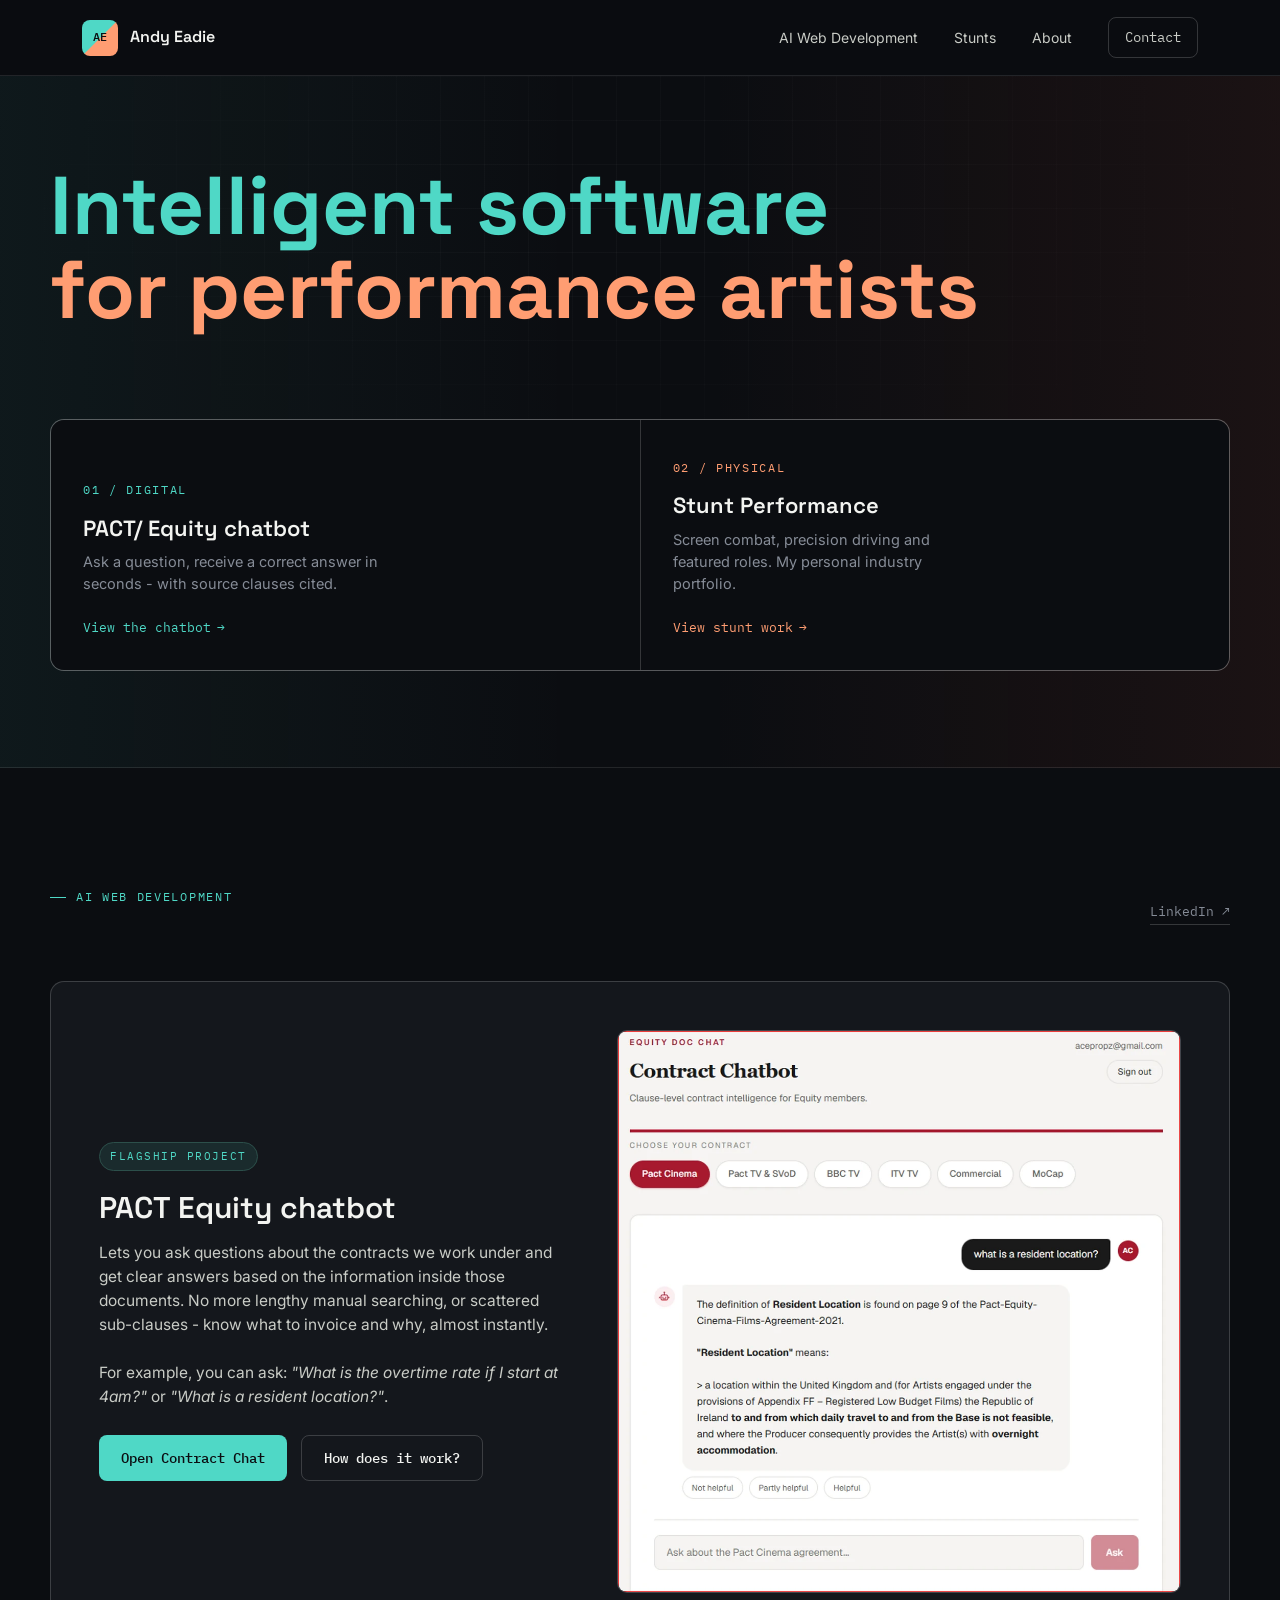
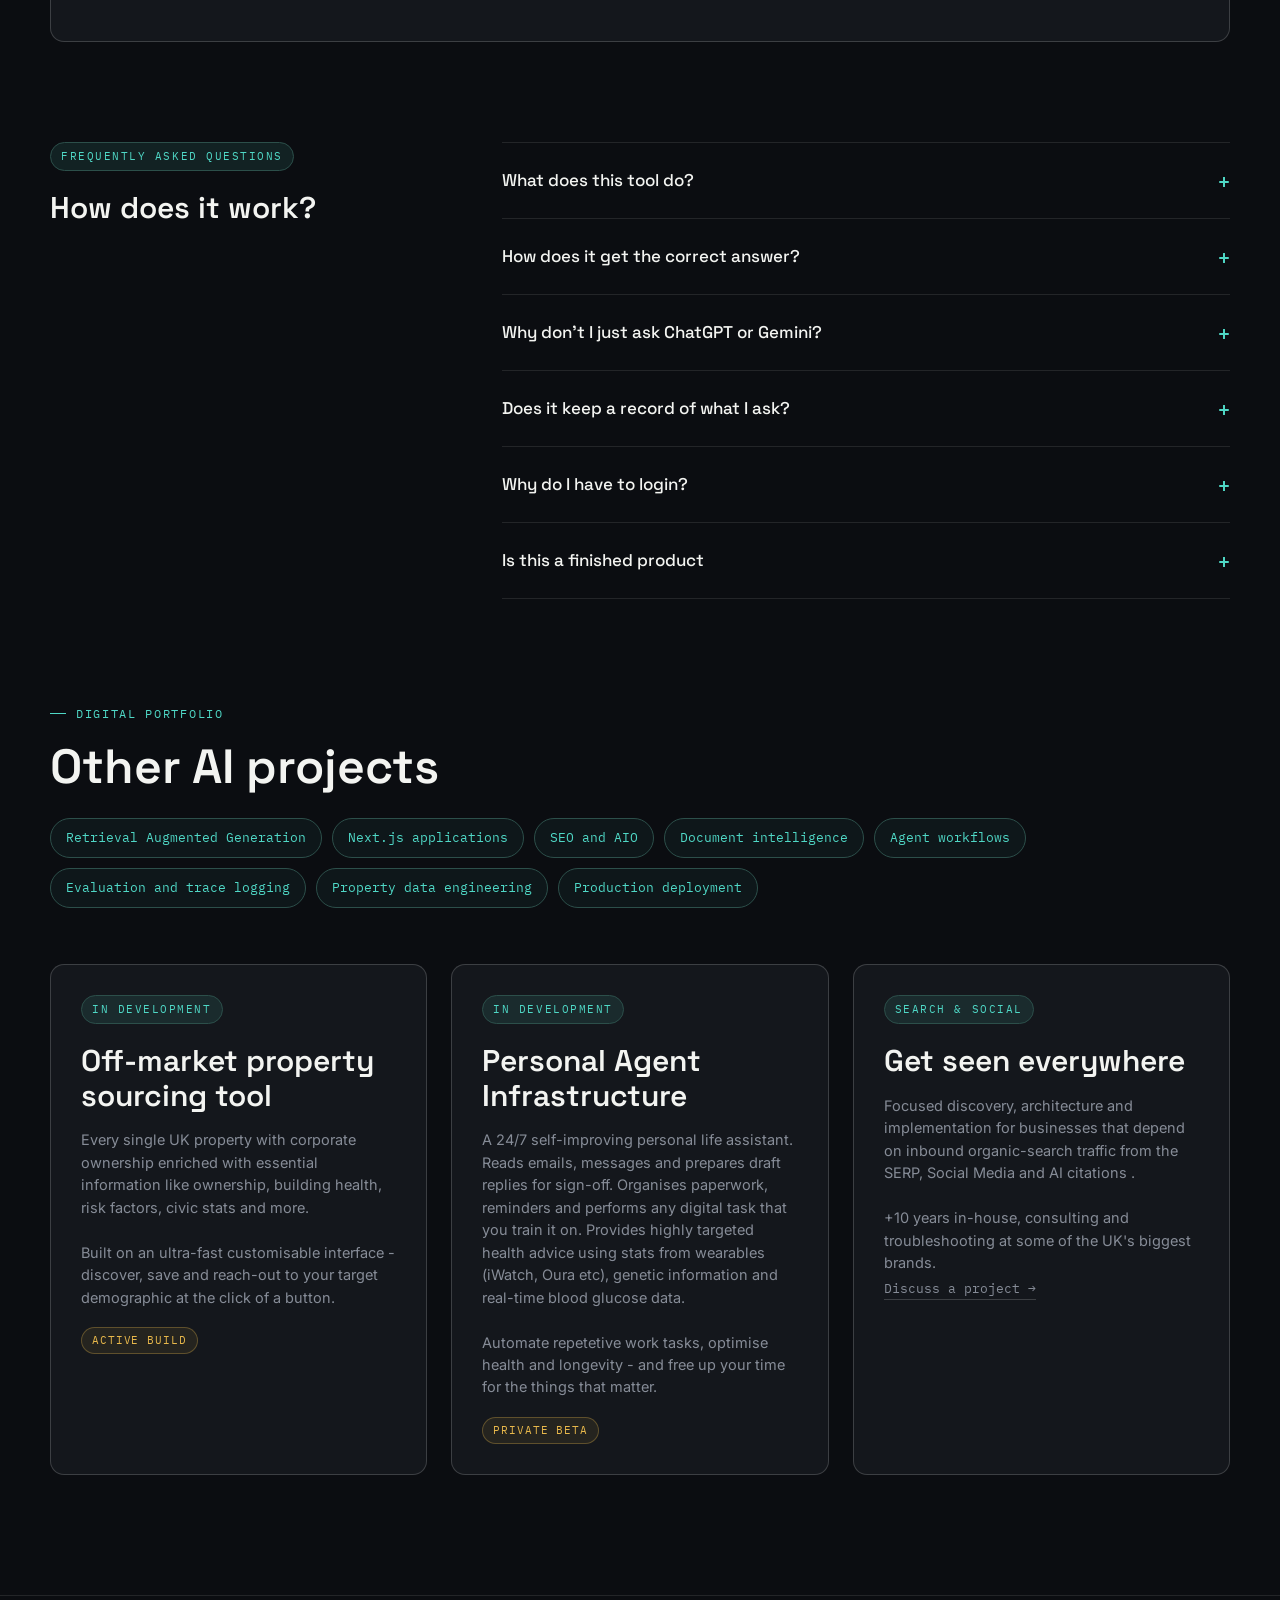
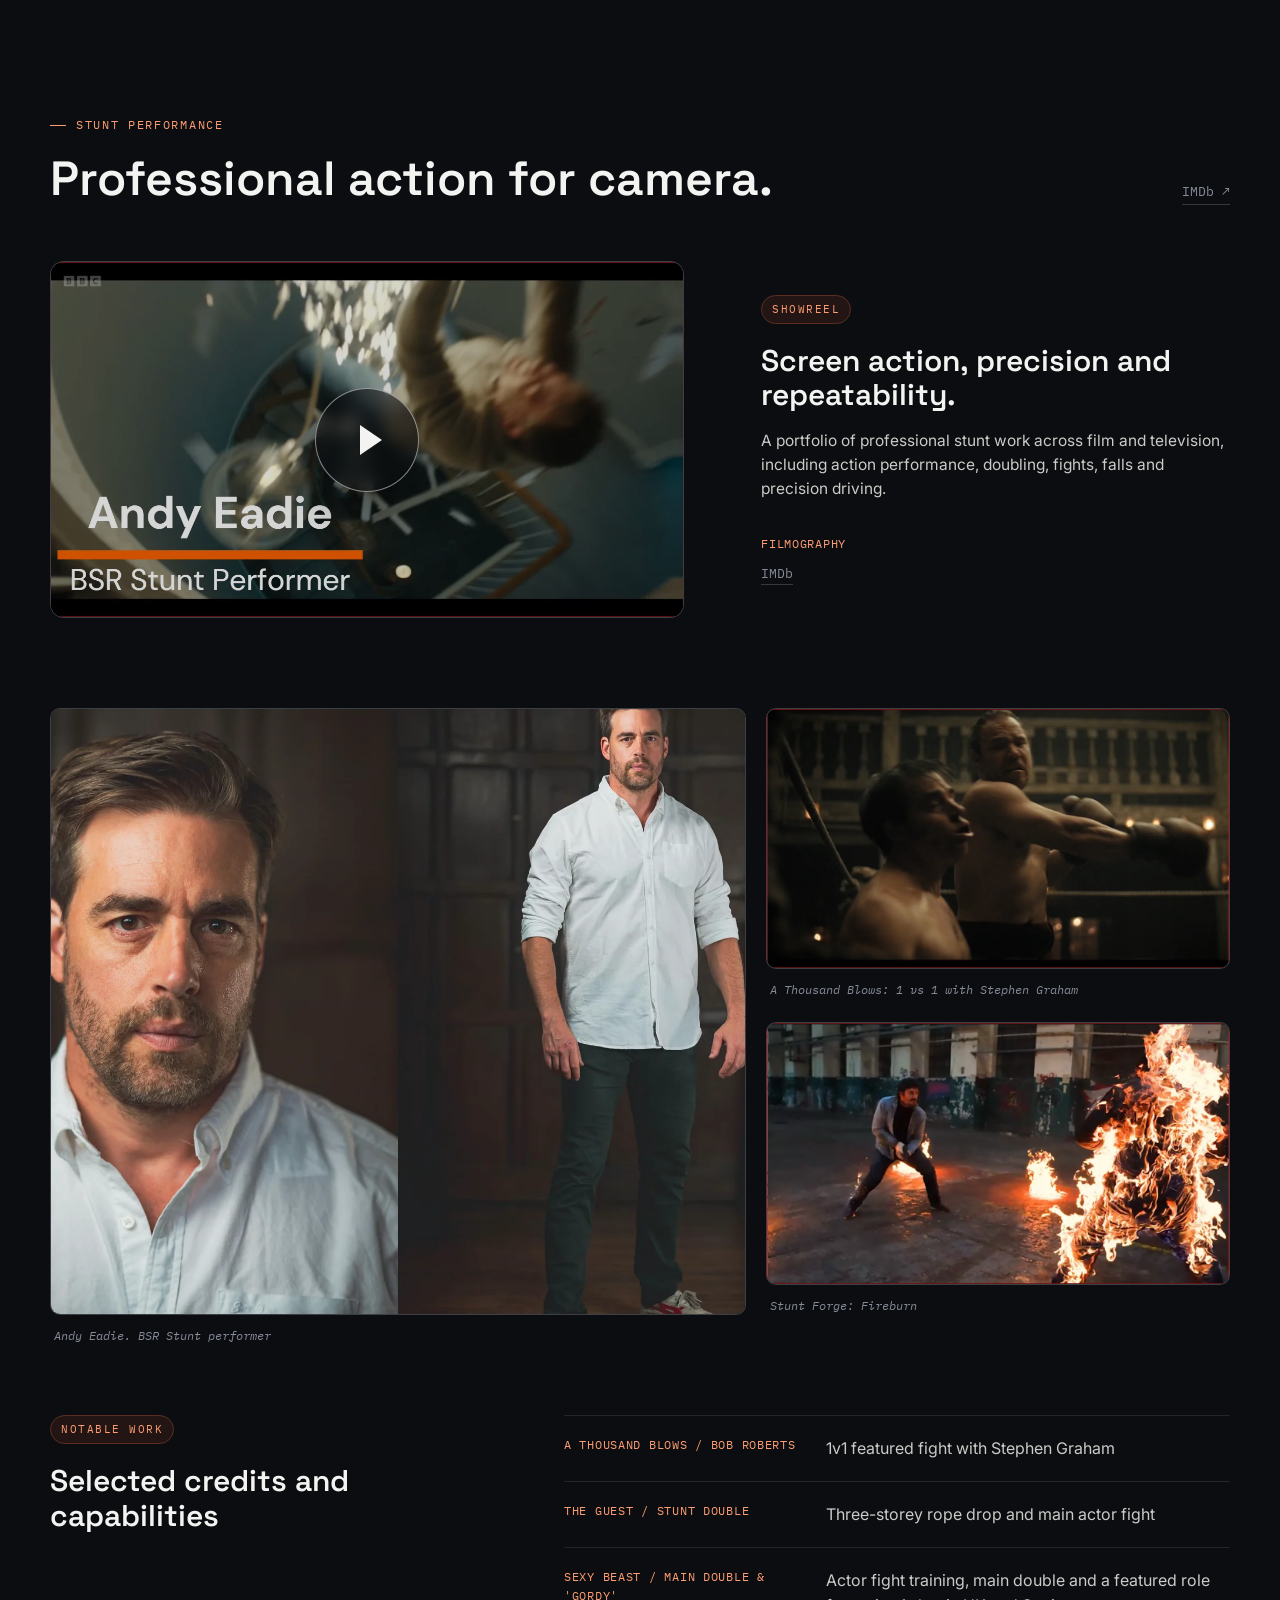
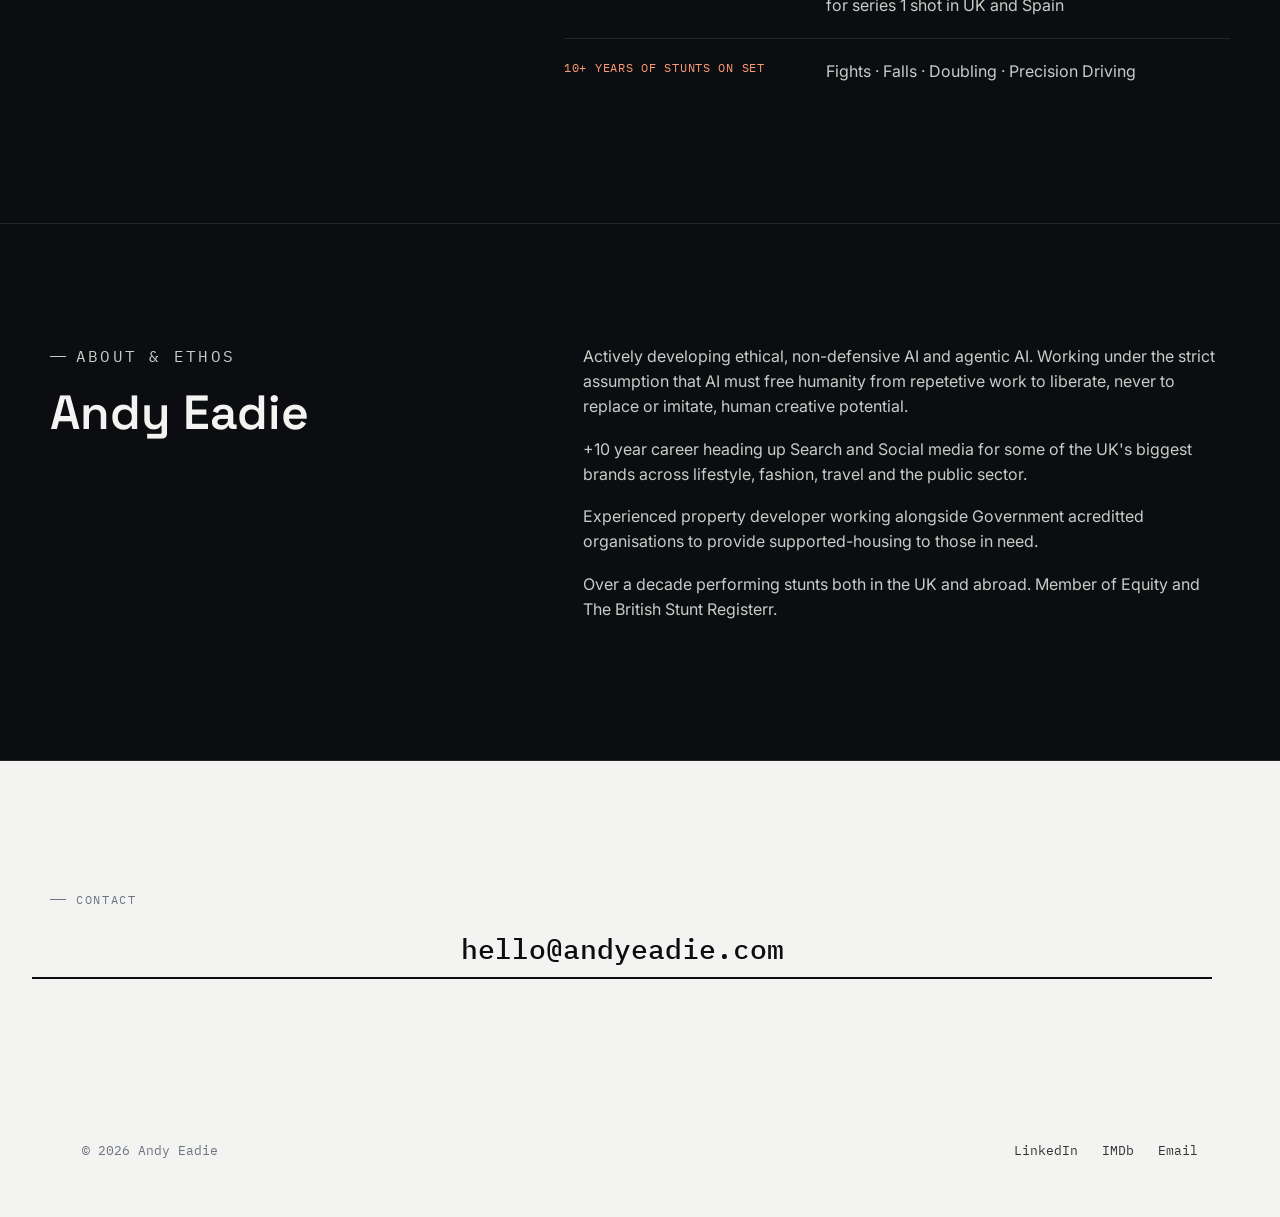
==== htdocs/index.html @ fee67e10 "Move website files into htdocs" ====
<!doctype html>
<html lang="en">
<head>
  <meta charset="utf-8" />
  <meta name="viewport" content="width=device-width, initial-scale=1" />
  <meta name="description" content="AI web development and professional stunt performance portfolio." />
  <meta name="theme-color" content="#090b10" />
  <title>Andy Eadie — AI Web Developer & Stunt Performer</title>
  <link rel="preconnect" href="https://fonts.googleapis.com">
  <link rel="preconnect" href="https://fonts.gstatic.com" crossorigin>
  <link href="https://fonts.googleapis.com/css2?family=Space+Grotesk:wght@400;500;600;700&family=Inter:wght@400;500;600&family=IBM+Plex+Mono:wght@400;500&display=swap" rel="stylesheet">
  <link rel="stylesheet" href="styles.css" />
  <script defer src="script.js"></script>
</head>
<body>
  <a class="skip-link" href="#main">Skip to content</a>

  <header class="site-header">
    <a class="brand" href="#top" aria-label="Home">
      <span class="brand-mark">AE</span>
      <span class="brand-name">Andy Eadie</span>
    </a>

    <button class="menu-button" type="button" aria-expanded="false" aria-controls="primary-nav">
      <span></span><span></span><span></span>
      <span class="sr-only">Open navigation</span>
    </button>

    <nav id="primary-nav" class="primary-nav" aria-label="Primary navigation">
      <a href="#ai">AI Web Development</a>
      <a href="#stunts">Stunts</a>
      <a href="#about">About</a>
      <a class="nav-cta" href="mailto:hello@andyeadie.com">Contact</a>
    </nav>
  </header>

  <main id="main">
    <section id="top" class="hero">
      <div class="hero-intro">
        
        <h1><span class="hero-line-ai">Intelligent software</span><span class="hero-line-stunts"> for performance artists</span></h1>
       
      </div>

      <div class="hero-split" aria-label="Choose a portfolio">
        <a class="hero-panel hero-panel-ai" href="#ai">
          <span class="panel-kicker">01 / DIGITAL</span>
          <span class="panel-title">PACT/ Equity chatbot</span>
          <span class="panel-copy">Ask a question, receive a correct answer in seconds - with source clauses cited.</span>
          <span class="panel-link">View the chatbot <span aria-hidden="true">→</span></span>
        </a>

        <a class="hero-panel hero-panel-stunts" href="#stunts">
          <span class="panel-kicker">02 / PHYSICAL</span>
          <span class="panel-title">Stunt Performance</span>
          <span class="panel-copy">Screen combat, precision driving and featured roles. My personal industry portfolio.</span>
          <span class="panel-link">View stunt work <span aria-hidden="true">→</span></span>
        </a>
      </div>
    </section>

    <section id="ai" class="section section-ai">
      <div class="section-heading">
        <div>
          <p class="eyebrow">AI WEB DEVELOPMENT</p>
                </div>
        <a class="text-link" href="https://www.linkedin.com/in/andy-eadie-464a1417/details/experience/" aria-label="Open LinkedIn profile">LinkedIn ↗</a>
      </div>

      <article class="feature-card">
        <div id=chatbot class="feature-copy">
          <p class="card-label">FLAGSHIP PROJECT</p>
          <h3>PACT Equity chatbot</h3>
          <p>
            Lets you ask questions about the contracts we work under and get clear answers based on the information inside those documents. No more lengthy manual searching, 
              or scattered sub-clauses - know what to invoice and why, almost instantly.
              <br/><br/> 
              For example, you can ask: <i>"What is the overtime rate if I start at 4am?"</i> or <i>"What is a resident location?"</i >.
          </p>
          <div class="button-row">
            <a class="button button-primary" href="https://contract-chatbot-eight.vercel.app/" target="_blank" rel="noopener">Open Contract Chat</a>
            <a class="button button-secondary" href="#faq">How does it work?</a>
          </div>
        </div>

        <div class="app-preview">
          <img src="assets/contract-chatbot-screenshot.webp" alt="Contract Chatbot interface showing an Equity contract question and sourced answer" />
        </div>
      </article>

         <div id="faq" class="faq">
        <div class="faq-intro">
          <p class="card-label">Frequently Asked Questions</p>
          <h3>How does it work?</h3>
        </div>
        <div class="faq-list">
           <details>
            <summary>What does this tool do?</summary>
            <p>Drawing <i>only</i> from the documents we upload, the app answers relevant questions in seconds. It furthermore preserves a detailed trail of what was asked and what the 
            system returned - in addition to user ratings, cost, performance and other auditable data.
              </p>  
            </details>
            <details>
            <summary>How does it get the correct answer?</summary>
            <p>A specialist type of search reasons over the document as a human would
                - navigating hierarchy, pulling exact traceable references, and using those references while generating the answer.</p>
          </details>
          <details>
            <summary>Why don't I just ask ChatGPT or Gemini?</summary>
            <p>
              ChatGPT, Gemini, Grok etc use vast amounts of publicly available data to predict the closest answer to a question, often approximating or 'hallucinating' wrong answers in the process - unnaceptable.
              <br/><br/> This tool does not invent, it pulls only from the documents we upload for it. If the answer is not covered by them, it will say so.</p>
          </details>
       
            <details>
            <summary>Does it keep a record of what I ask?</summary>
            <p>Yes. The system keeps a record of user questions and ratings, app behaviour and responses in a secure database. 
              This can be used to help with quality control, cost auditing and automated self-improvement cycles.<br/><br/>However! Emails are anonymised so your questions are not linked to your identity.</p>
        </details>
           <details>
            <summary>Why do I have to login?</summary>
            <p>To protect the app from abuse, and record questions and answers (not linked to your email) for ongoing improvement cycles.</p>
        </details>
             <details>
            <summary>Is this a finished product</summary>
            <p>No. The app is a working prototype. Fully functional front and secure back end, but with only one operational contract - <strong>PACT TV/ SVOD</strong>. I'm seeking funding to upload the other contracts, extend functionality, improve visual styling, automated reports etc.</p>
        </details>
      </div>
      </div>
      <br/><br/>

      <div class="wins-block">
        <div class="section-heading wins-heading">
          <div>
            <p class="eyebrow">digital portfolio</p>  
            <h2>Other AI projects</h2>
          </div>
        </div>
        <div class="pill-grid">
          <span>Retrieval Augmented Generation</span>
          <span>Next.js applications</span>
          <span>SEO and AIO</span>
          <span>Document intelligence</span>
          <span>Agent workflows</span>
          <span>Evaluation and trace logging</span>
          <span>Property data engineering</span>
          <span>Production deployment</span>
        </div>
      </div>

      <div id="ai-examples" class="project-grid">
        <article class="project-card">
          <p class="card-label">IN DEVELOPMENT</p>
          <h3>Off-market property sourcing tool</h3>
          <p>Every single UK property with corporate ownership enriched with essential information like ownership, building health, risk factors, 
            civic stats and more. <br /><br />Built on an ultra-fast customisable interface - discover, save and reach-out to your target demographic at the click of a button.</p>
          <span class="status">Active build</span>
        </article>

        <article class="project-card">
          <p class="card-label">IN DEVELOPMENT</p>
          <h3>Personal Agent Infrastructure</h3>
          <p>A 24/7 self-improving personal life assistant. Reads emails, messages and prepares draft replies for sign-off. Organises paperwork, reminders and performs any digital task that you train it on.
            Provides highly targeted health advice using stats from wearables (iWatch, Oura etc), genetic information and real-time blood glucose data.
            <br /><br />Automate repetetive work tasks, optimise health and longevity - and free up your time for the things that matter.</p>
          <span class="status">Private beta</span>
        </article>

        <article class="project-card">
          <p class="card-label">Search & Social</p>
          <h3>Get seen everywhere</h3>
          <p>Focused discovery, architecture and implementation for businesses that depend on inbound organic-search traffic from the SERP, Social Media and AI citations
            .<br /><br />+10 years in-house, consulting and troubleshooting at some of the UK's biggest brands.</p>
          <a class="text-link" href="mailto:hello@andyeadie.com">Discuss a project →</a>
        </article>
      </div>

   
    </section>

    <section id="stunts" class="section section-stunts">
      <div class="section-heading section-heading-light">
        <div>
          <p class="eyebrow">STUNT PERFORMANCE</p>
          <h2>Professional action for camera.</h2>
        </div>
        <a class="text-link light" href="https://www.imdb.com/name/nm5474760/" aria-label="Open IMDb profile">IMDb ↗</a>
      </div>

      <div class="showreel-grid">
        <div class="video-shell">
          <video controls preload="metadata" playsinline poster="assets/showreel-overlay.webp">
            <source src="assets/andy_eadie_showreel-web.mp4" type="video/mp4" />
            Your browser does not support HTML5 video.
          </video>
          <button class="video-overlay" type="button" aria-label="Play Andy Eadie stunt showreel">
            <img src="assets/showreel-overlay.webp" alt="" aria-hidden="true" />
            <span class="play-button" aria-hidden="true"></span>
          </button>
        </div>

        <div class="showreel-copy">
          <p class="card-label light-label">SHOWREEL</p>
          <h3>Screen action, precision and repeatability.</h3>
          <p>
            A portfolio of professional stunt work across film and television, including action performance, doubling, fights, falls and precision driving.
          </p>
          <div class="stunt-stats">
            <div><strong>Filmography</strong><span><a class="text-link light" target="blank" href="https://www.imdb.com/name/nm5474760/">IMDb</a></span></div>
          </div>
        </div>
      </div>

      <div class="gallery">
        <figure class="gallery-card gallery-card-large">
          <div class="gallery-media">
            <img src="assets/production-still-01.webp" alt="Andy Eadie headshot and full length professional stills" />
          </div>
          <figcaption>Andy Eadie. BSR Stunt performer</figcaption>
        </figure>
        <figure class="gallery-card">
          <div class="gallery-media">
            <img src="assets/production-still-02.webp" alt="Andy Eadie production still from 1000 Blows" loading="lazy" />
          </div>
          <figcaption>A Thousand Blows: 1 vs 1 with Stephen Graham</figcaption>
        </figure>
        <figure class="gallery-card">
          <div class="gallery-media">
            <img src="assets/production-still-03.webp" alt="Andy Eadie fire stunt production still" loading="lazy" />
          </div>
          <figcaption>Stunt Forge: Fireburn</figcaption>
        </figure>
      </div>

      <div class="notable-work">
        <div>
          <p class="card-label light-label">NOTABLE WORK</p>
          <h3>Selected credits and capabilities</h3>
        </div>
        <div class="credit-list">
          <div><span>A Thousand Blows / Bob Roberts</span><strong>1v1 featured fight with Stephen Graham</strong></div>
          <div><span>The Guest / Stunt double</span><strong>Three-storey rope drop and main actor fight</strong></div>
          <div><span>Sexy Beast / Main double & 'Gordy'</span><strong>Actor fight training, main double and a featured role for series 1 shot in UK and Spain</strong></div>
          <div><span>10+ years of stunts on set</span><strong>Fights · Falls · Doubling · Precision Driving</strong></div>
        </div>
      </div>
    </section>

    <section id="about" class="section section-about">
      <div class="about-grid">
        <div>
          <p class="eyebrow">ABOUT & ETHOS</p>
          <h2>Andy Eadie</h2>
        </div>
        <div>
          <p>
            Actively developing ethical, non-defensive AI and agentic AI. Working under the strict 
            assumption that AI must free humanity from repetetive work to liberate, never to replace or imitate, human creative potential.
          </p>
          <p>
            +10 year career heading up Search and Social media for some of the UK's biggest brands across lifestyle, fashion, travel and the public sector.
          </p>
          <p>
            Experienced property developer working alongside Government acreditted organisations to provide supported-housing to those in need.
          </p>
          </p>
          <p>
           Over a decade performing stunts both in the UK and abroad. Member of Equity and The British Stunt Registerr.
          </p>
        </div>
      </div>
    </section>

    <section class="contact-section">
      <p class="eyebrow">CONTACT</p>
        <a class="button button-primary button-large" href="mailto:hello@andyeadie.com">hello@andyeadie.com</a>
    </section>
  </main>

  <footer class="site-footer">
    <span>© <span id="year"></span> Andy Eadie</span>
    <div>
      <a href="https://www.linkedin.com/in/andy-eadie-464a1417/details/experience/">LinkedIn</a>
      <a href="https://www.imdb.com/name/nm5474760/#credits">IMDb</a>
      <a href="mailto:hello@andyeadie.com">Email</a>
    </div>
  </footer>
</body>
</html>
---- htdocs/styles.css ----
:root {
  --ink: #0b0d11;
  --ink-2: #14171c;
  --ink-3: #1b1f26;
  --paper: #f3f4f1;
  --paper-dim: #c9ccc6;
  --muted: #868c97;
  --ai: #4fd8c6;
  --ai-dim: #2c4f4a;
  --stunt2: #f05a35;
  --stunt: #ff9d72;
  --stunt-dim: #5a2f22;
  --status: #e8b84b;
  --line: rgba(243, 244, 241, 0.10);
  --line-strong: rgba(243, 244, 241, 0.18);
  --dark: var(--ink);
  --max: 1180px;
  --radius: 14px;
  --shadow: none;
}

* { box-sizing: border-box; margin: 0; padding: 0; }
html { scroll-behavior: smooth; }
body {
  color: var(--paper);
  background: var(--ink);
  font-family: "Inter", ui-sans-serif, system-ui, -apple-system, BlinkMacSystemFont, "Segoe UI", sans-serif;
  font-size: 16px;
  line-height: 1.55;
  -webkit-font-smoothing: antialiased;
}
a { color: inherit; text-decoration: none; }
img, video { max-width: 100%; display: block; }
button, input, textarea, select { font: inherit; }
::selection { background: var(--ai); color: var(--ink); }
:focus-visible { outline: 2px solid var(--ai); outline-offset: 3px; }

.sr-only {
  position: absolute;
  width: 1px;
  height: 1px;
  padding: 0;
  margin: -1px;
  overflow: hidden;
  clip: rect(0,0,0,0);
  white-space: nowrap;
  border: 0;
}

.skip-link {
  position: fixed;
  left: -999px;
  top: 0;
  z-index: 100;
  padding: 10px 16px;
  background: var(--ai);
  color: var(--ink);
}
.skip-link:focus { left: 16px; top: 16px; }

h1, h2, h3 {
  font-family: "Space Grotesk", sans-serif;
  letter-spacing: 0;
}
p { margin-top: 0; }

.site-header {
  position: sticky;
  top: 0;
  z-index: 20;
  display: flex;
  align-items: center;
  justify-content: space-between;
  padding: 0 max(24px, calc((100vw - var(--max)) / 2 + 32px));
  min-height: 76px;
  color: var(--paper);
  background: rgba(11, 13, 17, 0.85);
  border-bottom: 1px solid var(--line);
  backdrop-filter: blur(10px);
}
.brand {
  display: flex;
  align-items: center;
  gap: 12px;
  font-family: "Space Grotesk", sans-serif;
  font-size: 16px;
  font-weight: 600;
}
.brand-mark {
  display: grid;
  place-items: center;
  width: 36px;
  height: 36px;
  border-radius: 8px;
  background: linear-gradient(135deg, var(--ai) 0%, var(--ai) 49%, var(--stunt) 51%, var(--stunt) 100%);
  color: var(--ink);
  font-family: "IBM Plex Mono", monospace;
  font-size: 12px;
  font-weight: 500;
  letter-spacing: 0;
  border: 0;
}
.primary-nav {
  display: flex;
  align-items: center;
  gap: 36px;
}
.primary-nav a {
  color: var(--paper-dim);
  font-size: 14px;
  transition: color .15s;
}
.primary-nav a:hover { color: var(--paper); }
.nav-cta {
  color: var(--paper);
  padding: 9px 16px;
  border: 1px solid var(--line-strong);
  border-radius: 8px;
  font-family: "IBM Plex Mono", monospace;
  font-size: 13px;
  transition: border-color .15s, background .15s;
}
.nav-cta:hover {
  border-color: var(--ai);
  background: rgba(79,216,198,0.08);
}
.menu-button {
  display: none;
  color: var(--paper);
  background: none;
  border: 0;
  padding: 8px;
}
.menu-button span:not(.sr-only) {
  display: block;
  width: 26px;
  height: 2px;
  margin: 5px 0;
  background: var(--paper);
}

.hero {
  position: relative;
  overflow: hidden;
  color: var(--paper);
  background:
    linear-gradient(90deg, rgba(79,216,198,0.06) 0%, transparent 45%, transparent 55%, rgba(240,90,53,0.07) 100%),
    var(--ink);
  border-bottom: 1px solid var(--line);
}
.hero::before {
  content: "";
  position: absolute;
  inset: 0;
  background-image:
    linear-gradient(rgba(243,244,241,0.035) 1px, transparent 1px),
    linear-gradient(90deg, rgba(243,244,241,0.035) 1px, transparent 1px);
  background-size: 44px 44px;
  mask-image: radial-gradient(ellipse 80% 60% at 50% 20%, black 0%, transparent 70%);
  pointer-events: none;
}
.hero-intro {
  position: relative;
  z-index: 1;
  width: min(var(--max), calc(100% - 64px));
  margin: 0 auto;
  padding: 88px 0 56px;
}
.eyebrow, .card-label, .panel-kicker {
  font-family: "IBM Plex Mono", monospace;
  font-size: 12px;
  font-weight: 400;
  letter-spacing: .14em;
  text-transform: uppercase;
}
.eyebrow {
  display: flex;
  align-items: center;
  gap: 10px;
  color: var(--muted);
  margin-bottom: 18px;
}
.eyebrow::before {
  content: "";
  width: 16px;
  height: 1px;
  background: currentColor;
}
.section-ai .eyebrow,
.card-label { color: var(--ai); }
.section-heading-light .eyebrow,
.light-label { color: var(--stunt); }

h1 {
  max-width: 980px;
  margin-bottom: 32px;
  font-size: clamp(42px, 6.4vw, 84px);
  font-weight: 700;
  line-height: 1.02;
}
h1 span { display: block; }
.hero-line-ai { color: var(--ai); }
.hero-line-stunts { color: var(--stunt); }
.hero-copy {
  max-width: 560px;
  color: var(--paper-dim);
  font-size: 19px;
  margin-bottom: 56px;
}
.hero-split {
  position: relative;
  z-index: 1;
  display: grid;
  grid-template-columns: 1fr 1fr;
  width: min(var(--max), calc(100% - 64px));
  margin: 0 auto 96px;
  gap: 1px;
  overflow: hidden;
  border: 1px solid var(--line-strong);
  border-radius: var(--radius);
  background: var(--line-strong);
}
.hero-panel {
  display: flex;
  min-height: 250px;
  flex-direction: column;
  justify-content: flex-end;
  padding: 32px;
  background: var(--ink);
  transition: background .2s;
}
.hero-panel::before,
.hero-panel::after { content: none; }
.hero-panel:hover {
  background: var(--ink-2);
  transform: none;
  filter: none;
}
.hero-panel-ai .panel-kicker,
.hero-panel-ai .panel-link { color: var(--ai); }
.hero-panel-stunts .panel-kicker,
.hero-panel-stunts .panel-link { color: var(--stunt); }
.panel-title {
  margin-top: 16px;
  font-family: "Space Grotesk", sans-serif;
  font-size: 22px;
  font-weight: 600;
  line-height: 1.15;
  letter-spacing: 0;
}
.panel-copy {
  max-width: 35ch;
  margin-top: 10px;
  color: var(--muted);
  font-size: 14.5px;
}
.panel-link {
  display: inline-flex;
  gap: 6px;
  margin-top: 22px;
  font-family: "IBM Plex Mono", monospace;
  font-size: 13px;
}

.section {
  padding: 120px 32px;
  border-bottom: 1px solid var(--line);
}
.section > * {
  width: min(var(--max), 100%);
  margin-left: auto;
  margin-right: auto;
}
.section-heading {
  display: flex;
  align-items: end;
  justify-content: space-between;
  gap: 24px;
  margin-bottom: 56px;
}
.section-heading h2,
.section-about h2,
.contact-section h2 {
  max-width: 760px;
  margin-bottom: 0;
  color: var(--paper);
  font-size: clamp(30px, 4vw, 48px);
  font-weight: 600;
  line-height: 1.1;
  letter-spacing: 0;
}
.text-link {
  flex: 0 0 auto;
  color: var(--muted);
  border-bottom: 1px solid var(--line-strong);
  padding-bottom: 2px;
  font-family: "IBM Plex Mono", monospace;
  font-size: 13px;
}
.text-link:hover { color: var(--ai); }
.text-link.light:hover { color: var(--stunt); }

.feature-card {
  display: grid;
  grid-template-columns: .9fr 1.1fr;
  gap: 56px;
  align-items: center;
  padding: 48px;
  border: 1px solid var(--line-strong);
  border-radius: var(--radius);
  background: var(--ink-2);
}
.card-label {
  display: inline-block;
  margin-bottom: 20px;
  padding: 5px 10px;
  border: 1px solid var(--ai-dim);
  border-radius: 100px;
  background: rgba(79,216,198,0.10);
  font-size: 11px;
}
.light-label {
  border-color: var(--stunt-dim);
  background: rgba(240,90,53,0.10);
}
.feature-copy h3,
.showreel-copy h3,
.notable-work h3,
.faq h3,
.project-card h3 {
  margin-bottom: 16px;
  font-size: clamp(22px, 3vw, 30px);
  font-weight: 600;
  line-height: 1.15;
  letter-spacing: 0;
}
.feature-copy p:not(.card-label),
.showreel-copy p:not(.card-label),
.project-card p:not(.card-label),
.faq-list p {
  color: var(--paper-dim);
  font-size: 15.5px;
}
.button-row {
  display: flex;
  flex-wrap: wrap;
  gap: 14px;
  margin-top: 26px;
}
.button {
  display: inline-flex;
  align-items: center;
  justify-content: center;
  min-height: 46px;
  padding: 0 22px;
  border-radius: 8px;
  font-family: "IBM Plex Mono", monospace;
  font-size: 13.5px;
  font-weight: 500;
  transition: opacity .15s, border-color .15s;
}
.button-primary {
  color: var(--ink);
  background: var(--ai);
}
.button-primary:hover { opacity: .85; }
.button-secondary {
  color: var(--paper);
  border: 1px solid var(--line-strong);
  background: transparent;
}
.button-secondary:hover { border-color: var(--paper-dim); }
.button-large {
  min-height: auto;
  padding: 0 0 6px;
  border-radius: 0;
  border-bottom: 2px solid currentColor;
  background: transparent;
  color: var(--ink);
  font-size: clamp(20px, 2.6vw, 28px);
}

.app-preview {
  position: relative;
  min-height: 430px;
  overflow: hidden;
  border: 1px solid var(--line-strong);
  border-radius: 10px;
  background: var(--ink-3);
}
.app-preview img {
  width: 100%;
  height: 100%;
  min-height: 430px;
  object-fit: cover;
}

.wins-block { margin-top: 56px; }
.wins-heading { margin-bottom: 24px; }
.pill-grid {
  display: flex;
  flex-wrap: wrap;
  gap: 10px;
}
.pill-grid span {
  padding: 9px 15px;
  border: 1px solid var(--ai-dim);
  border-radius: 100px;
  background: rgba(79,216,198,0.05);
  color: var(--ai);
  font-family: "IBM Plex Mono", monospace;
  font-size: 13px;
}
.project-grid {
  display: grid;
  grid-template-columns: repeat(3, 1fr);
  gap: 24px;
  margin-top: 56px;
}
.project-card {
  position: relative;
  min-height: 290px;
  padding: 30px;
  border: 1px solid var(--line-strong);
  border-radius: var(--radius);
  background: var(--ink-2);
}
.project-card p:not(.card-label) { color: var(--muted); font-size: 14.5px; }
.status {
  display: inline-block;
  margin-top: 18px;
  padding: 4px 10px;
  border: 1px solid rgba(232,184,75,0.30);
  border-radius: 100px;
  background: rgba(232,184,75,0.08);
  color: var(--status);
  font-family: "IBM Plex Mono", monospace;
  font-size: 11px;
  letter-spacing: .08em;
  text-transform: uppercase;
}

.faq {
  display: grid;
  grid-template-columns: .7fr 1.3fr;
  gap: 60px;
  margin-top: 100px;
  scroll-margin-top: 96px;
}
.faq-list details {
  border-top: 1px solid var(--line);
}
.faq-list details:last-child { border-bottom: 1px solid var(--line); }
.faq-list summary {
  display: flex;
  justify-content: space-between;
  align-items: center;
  cursor: pointer;
  padding: 22px 0;
  list-style: none;
  font-family: "Space Grotesk", sans-serif;
  font-size: 17px;
  font-weight: 500;
}
.faq-list summary::-webkit-details-marker { display: none; }
.faq-list summary::after {
  content: "+";
  color: var(--ai);
  font-family: "IBM Plex Mono", monospace;
  font-size: 20px;
  transition: transform .2s;
}
.faq-list details[open] summary::after { transform: rotate(45deg); }
.faq-list p {
  max-width: 70ch;
  padding: 0 30px 18px 0;
  color: var(--muted);
  font-size: 14.5px;
}

.section-stunts {
  color: var(--paper);
  background: var(--ink);
}
.showreel-grid {
  display: grid;
  grid-template-columns: 1.15fr .85fr;
  gap: clamp(34px, 6vw, 82px);
  align-items: center;
}
.video-shell {
  position: relative;
  overflow: hidden;
  aspect-ratio: 16/9;
  border: 1px solid var(--line-strong);
  border-radius: var(--radius);
  background: var(--ink-2);
}
.video-shell video {
  position: relative;
  z-index: 1;
  width: 100%;
  height: 100%;
  object-fit: cover;
}
.video-overlay {
  position: absolute;
  inset: 0;
  z-index: 2;
  display: grid;
  place-items: center;
  padding: 0;
  border: 0;
  background: transparent;
  cursor: pointer;
}
.video-overlay[hidden] { display: none; }
.video-overlay img {
  position: absolute;
  inset: 0;
  width: 100%;
  height: 100%;
  object-fit: cover;
}
.video-overlay::after {
  content: "";
  position: absolute;
  inset: 0;
  background: rgba(0,0,0,.16);
}
.play-button {
  position: relative;
  z-index: 1;
  display: grid;
  place-items: center;
  width: clamp(72px, 10vw, 104px);
  aspect-ratio: 1;
  border: 1px solid rgba(255,255,255,.48);
  border-radius: 50%;
  background: rgba(11,13,17,.58);
  box-shadow: 0 18px 48px rgba(0,0,0,.34);
  backdrop-filter: blur(8px);
  transition: transform .2s ease, background .2s ease;
}
.play-button::before {
  content: "";
  display: block;
  width: 0;
  height: 0;
  margin-left: 7%;
  border-top: 15px solid transparent;
  border-bottom: 15px solid transparent;
  border-left: 22px solid var(--paper);
}
.video-overlay:hover .play-button,
.video-overlay:focus-visible .play-button {
  transform: scale(1.06);
  background: rgba(11,13,17,.70);
}
.stunt-stats {
  display: flex;
  flex-wrap: wrap;
  gap: 48px;
  margin-top: 34px;
}
.stunt-stats div {
  display: block;
  padding: 0;
  border-top: 0;
}
.stunt-stats strong {
  display: block;
  color: var(--stunt);
  font-family: "IBM Plex Mono", monospace;
  font-size: 12px;
  font-weight: 400;
  letter-spacing: .06em;
  text-transform: uppercase;
  margin-bottom: 6px;
}
.stunt-stats span {
  color: var(--paper-dim);
  font-size: 15.5px;
}

.gallery {
  display: grid;
  grid-template-columns: 1.5fr 1fr;
  grid-template-rows: 1fr 1fr;
  gap: 20px;
  margin-top: 90px;
}
.gallery-card { margin: 0; }
.gallery-card-large { grid-row: 1 / span 2; }
.gallery-media {
  overflow: hidden;
  min-height: 260px;
  border: 1px solid var(--line-strong);
  border-radius: 10px;
  background: var(--ink-2);
}
.gallery-media img {
  width: 100%;
  height: 100%;
  object-fit: cover;
}
.gallery-card-large .gallery-media {
  height: 100%;
  min-height: 550px;
}
.gallery figcaption {
  padding: 12px 4px 0;
  color: var(--muted);
  font-family: "IBM Plex Mono", monospace;
  font-size: 12px;
  font-style: italic;
}
.notable-work {
  display: grid;
  grid-template-columns: .8fr 1.2fr;
  gap: 70px;
  margin-top: 100px;
}
.credit-list div {
  display: grid;
  grid-template-columns: .75fr 1.25fr;
  gap: 20px;
  padding: 20px 0;
  border-top: 1px solid var(--line);
}
.credit-list span {
  color: var(--stunt);
  font-family: "IBM Plex Mono", monospace;
  font-size: 12px;
  letter-spacing: .06em;
  text-transform: uppercase;
}
.credit-list strong {
  color: var(--paper-dim);
  font-weight: 400;
}

.section-about {
  background: var(--ink);
}
.about-grid {
  display: grid;
  grid-template-columns: .8fr 1.2fr;
  gap: clamp(40px, 8vw, 120px);
}
.about-grid p {
  max-width: 680px;
  color: var(--paper-dim);
  font-size: 16px;
  margin-bottom: 18px;
}

.contact-section {
  padding: 130px 32px;
  background: var(--paper);
  color: var(--ink);
  text-align: left;
}
.contact-section > * {
  width: min(var(--max), 100%);
  margin-left: auto;
  margin-right: auto;
}
.contact-section .eyebrow { color: #6b7280; }
.contact-section h2 {
  color: var(--ink);
  margin-bottom: 36px;
}
.contact-section .button-primary:hover {
  color: var(--stunt);
  opacity: 1;
}

.site-footer {
  display: flex;
  justify-content: space-between;
  gap: 20px;
  padding: 32px max(24px, calc((100vw - var(--max)) / 2 + 32px)) 56px;
  background: var(--paper);
  color: #6b7280;
  font-family: "IBM Plex Mono", monospace;
  font-size: 13px;
}
.site-footer div {
  display: flex;
  gap: 24px;
}
.site-footer a { color: #333; }
.site-footer a:hover { color: var(--ai-dim); }

@media (max-width: 900px) {
  .site-header {
    padding: 0 20px;
  }
  .menu-button { display: block; }
  .primary-nav {
    position: fixed;
    inset: 86px 16px auto;
    display: none;
    flex-direction: column;
    align-items: stretch;
    gap: 0;
    padding: 12px;
    border: 1px solid var(--line-strong);
    border-radius: var(--radius);
    background: rgba(11,13,17,.98);
  }
  .primary-nav.open { display: flex; }
  .primary-nav a { padding: 14px; }
  .hero-split,
  .feature-card,
  .showreel-grid,
  .faq,
  .notable-work,
  .about-grid { grid-template-columns: 1fr; }
  .project-grid { grid-template-columns: 1fr 1fr; }
  .feature-card { align-items: stretch; }
  .app-preview { min-height: 360px; }
  .gallery { grid-template-columns: 1fr 1fr; }
  .gallery-card-large { grid-column: 1 / -1; grid-row: auto; }
  .gallery-card-large .gallery-media { min-height: 440px; }
}

@media (max-width: 680px) {
  .brand-name { display: none; }
  .hero-intro,
  .hero-split {
    width: calc(100% - 40px);
  }
  .hero-intro {
    padding-top: 58px;
  }
  h1 { font-size: clamp(42px, 13vw, 62px); }
  .hero-split {
    grid-template-columns: 1fr;
    margin-bottom: 72px;
  }
  .hero-panel {
    min-height: 220px;
    padding: 28px 20px;
  }
  .section {
    padding: 80px 20px;
  }
  .section-heading {
    display: block;
  }
  .section-heading .text-link {
    display: inline-block;
    margin-top: 18px;
  }
  .feature-card {
    padding: 32px;
  }
  .app-preview,
  .app-preview img {
    min-height: 320px;
  }
  .project-grid,
  .gallery {
    grid-template-columns: 1fr;
  }
  .gallery-card-large { grid-column: auto; }
  .gallery-media { min-height: 330px; }
  .credit-list div { grid-template-columns: 1fr; gap: 6px; }
  .contact-section { padding: 96px 20px; }
  .site-footer {
    flex-direction: column;
    padding-left: 20px;
    padding-right: 20px;
  }
}
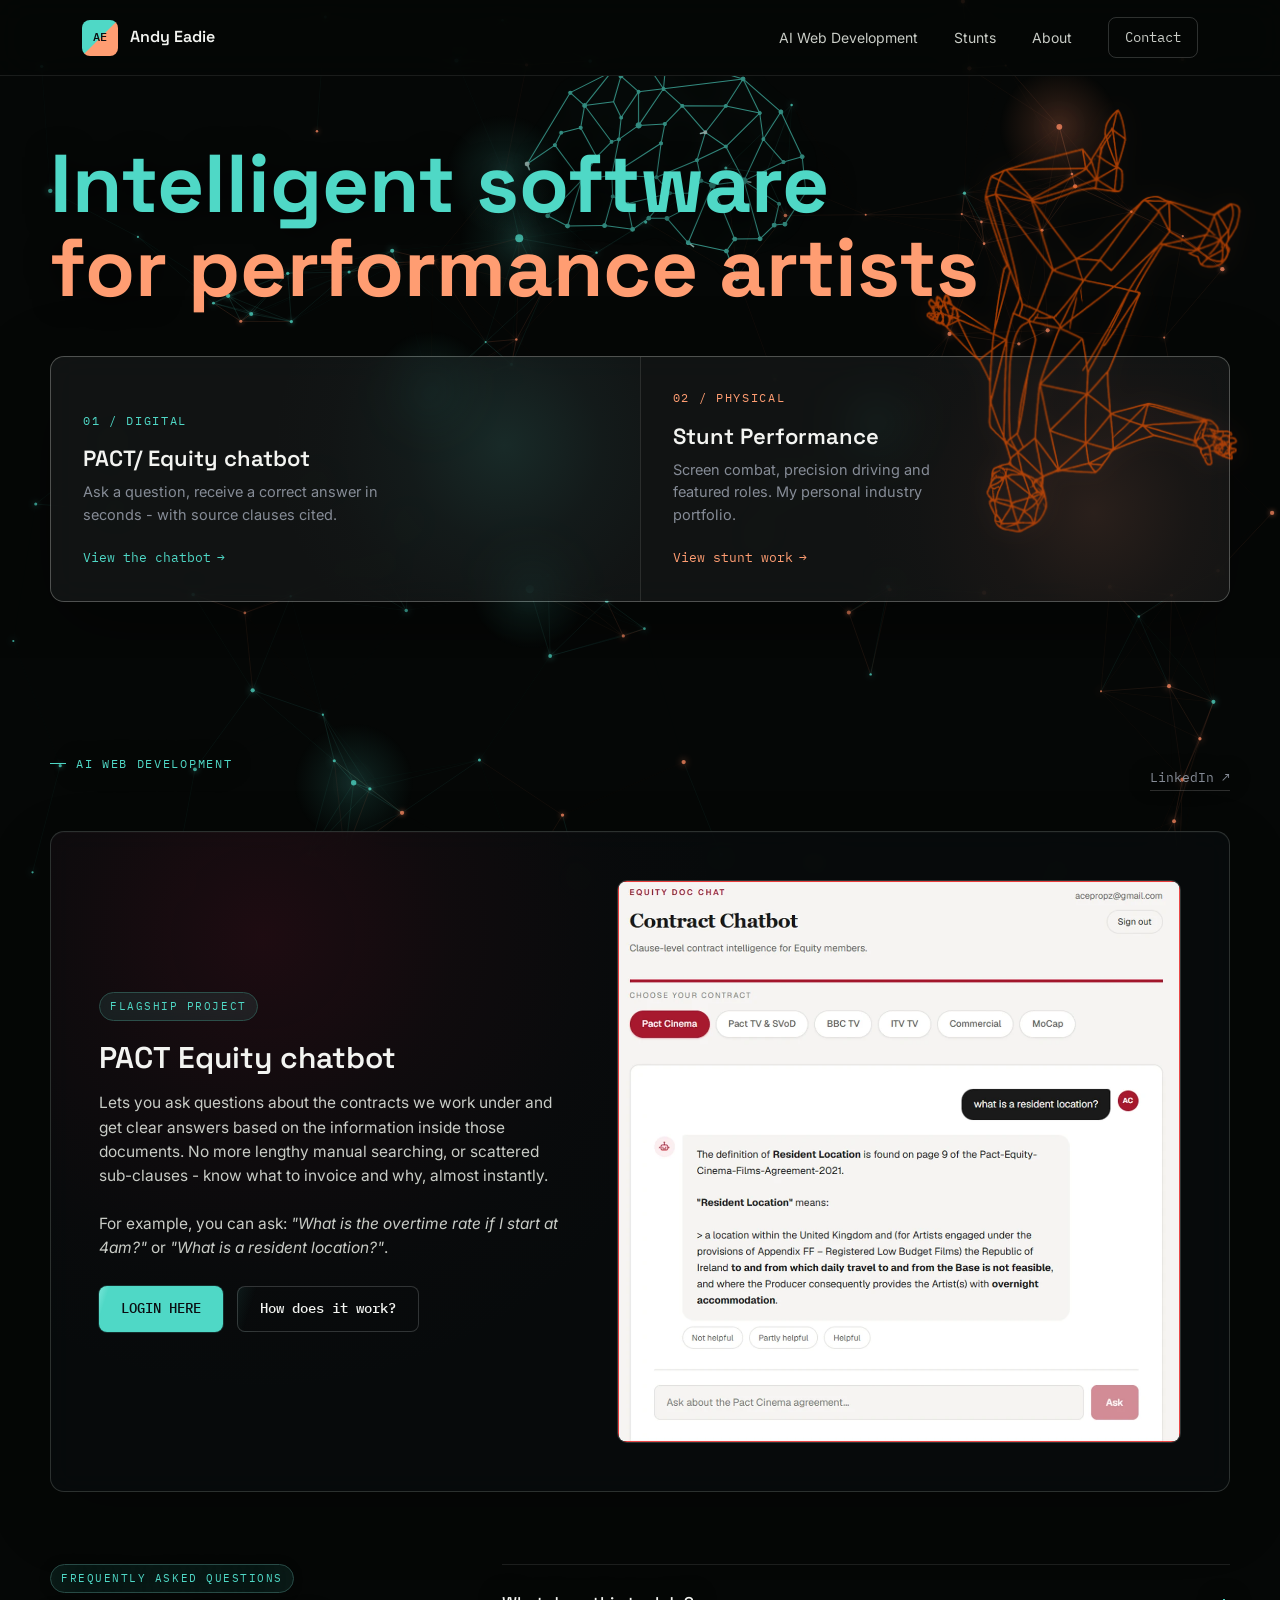
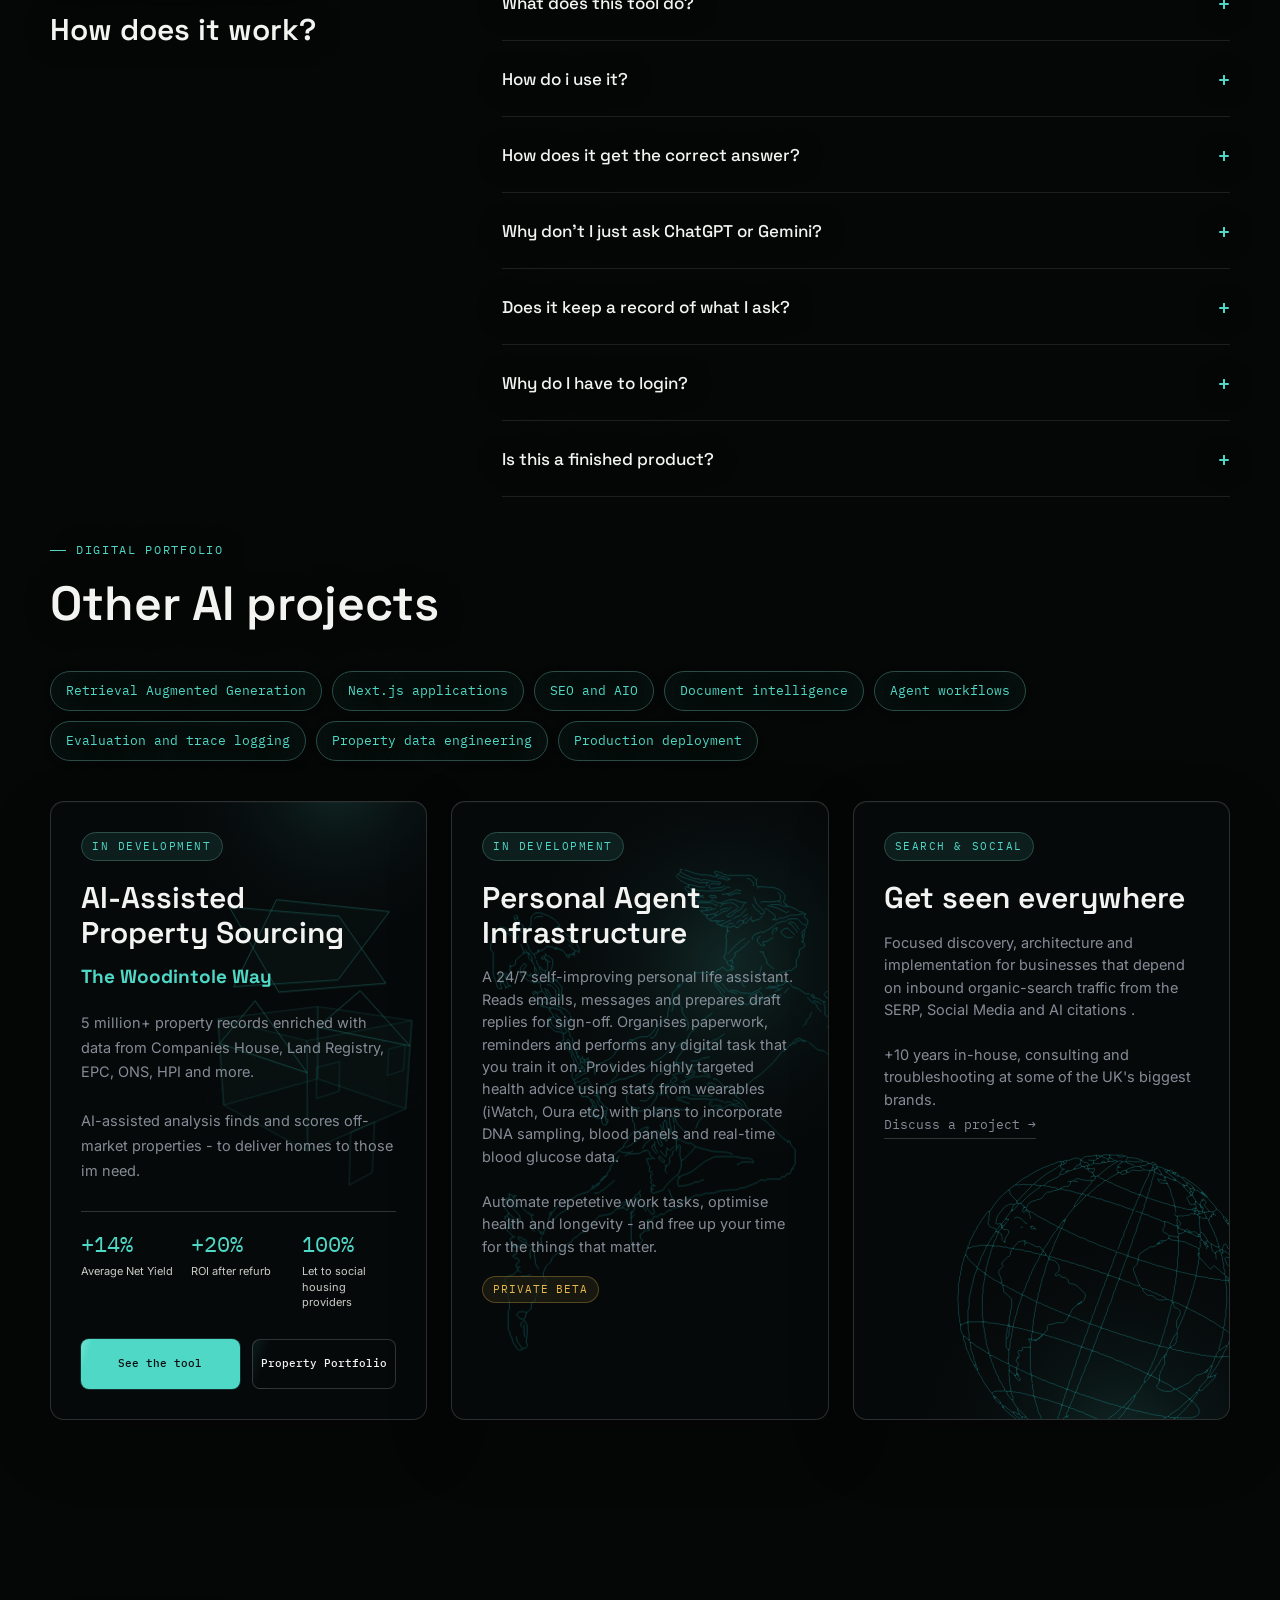
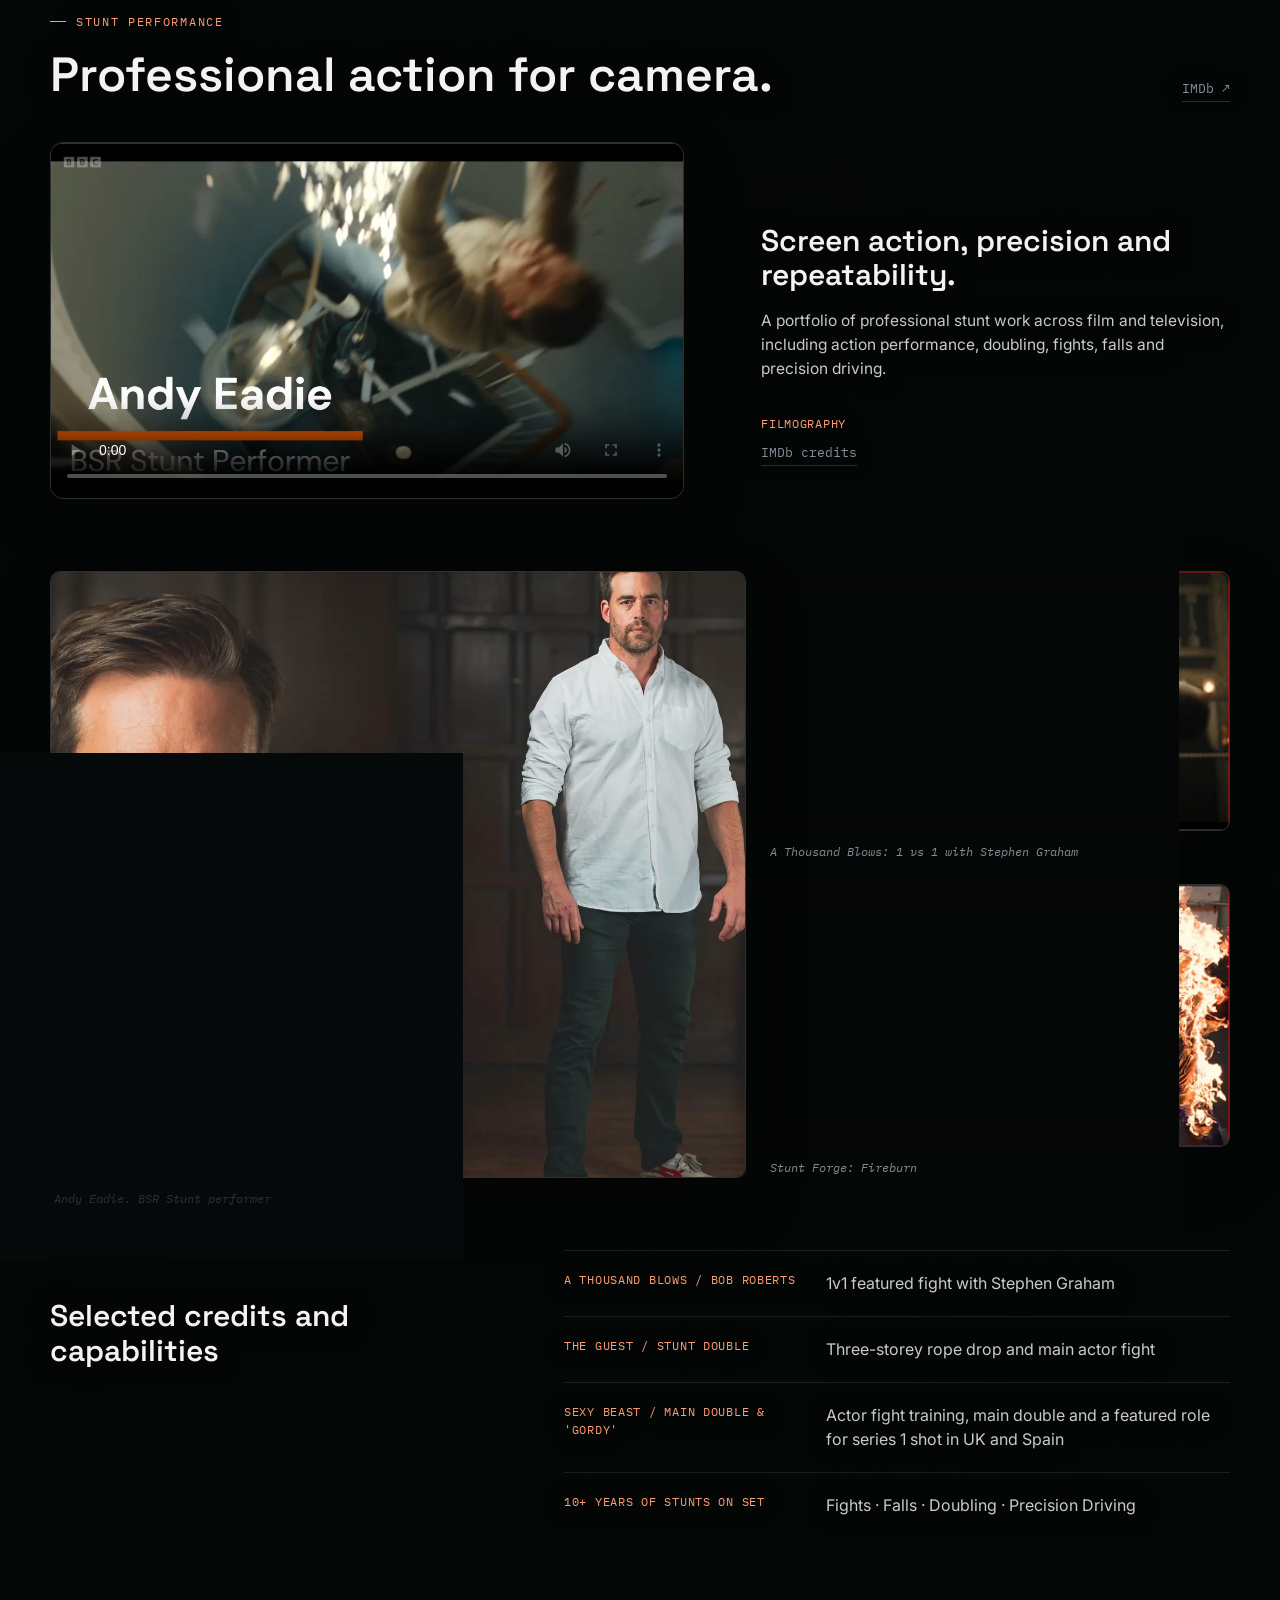
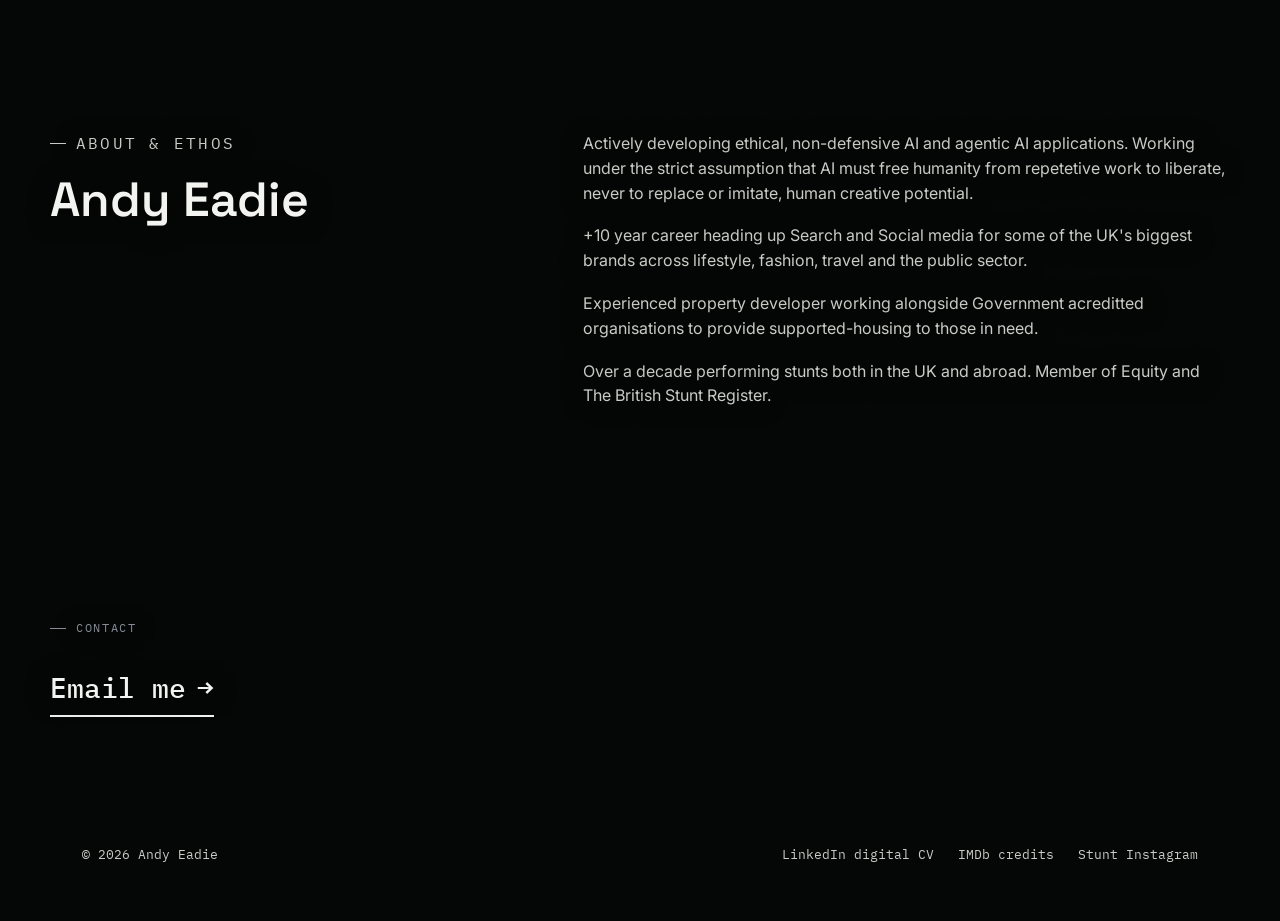
==== commit 06e75278: "Refine page flow and contact alignment" ====
--- a/htdocs/index.html
+++ b/htdocs/index.html
@@ -9,10 +9,11 @@
   <link rel="preconnect" href="https://fonts.googleapis.com">
   <link rel="preconnect" href="https://fonts.gstatic.com" crossorigin>
   <link href="https://fonts.googleapis.com/css2?family=Space+Grotesk:wght@400;500;600;700&family=Inter:wght@400;500;600&family=IBM+Plex+Mono:wght@400;500&display=swap" rel="stylesheet">
-  <link rel="stylesheet" href="styles.css" />
-  <script defer src="script.js"></script>
+  <link rel="stylesheet" href="assets/css/styles.css?v=20260724-5" />
+  <script defer src="assets/js/script.js?v=20260724-3"></script>
 </head>
-<body>
+<body class="index-3-page node-network-page">
+  <canvas id="net" aria-hidden="true"></canvas>
   <a class="skip-link" href="#main">Skip to content</a>
 
   <header class="site-header">
@@ -30,15 +31,23 @@
       <a href="#ai">AI Web Development</a>
       <a href="#stunts">Stunts</a>
       <a href="#about">About</a>
-      <a class="nav-cta" href="mailto:hello@andyeadie.com">Contact</a>
+      <a class="nav-cta" href="mailto:andrew_eadie@hotmail.com">Contact</a>
     </nav>
   </header>
 
   <main id="main">
     <section id="top" class="hero">
+      <div class="hero-art" aria-hidden="true">
+        <img class="hero-art-brain" src="assets/wireframes/meshbrain.svg" alt="" data-inline-mesh />
+        <img class="hero-art-man" src="assets/wireframes/meshman.svg" alt="" />
+      </div>
+
       <div class="hero-intro">
         
-        <h1><span class="hero-line-ai">Intelligent software</span><span class="hero-line-stunts"> for performance artists</span></h1>
+        <h1>
+          <span class="hero-line-ai">Intelligent software</span>
+          <span class="hero-line-stunts">for <span class="hero-line-warm">performance artists</span></span>
+        </h1>
        
       </div>
 
@@ -68,7 +77,7 @@
       </div>
 
       <article class="feature-card">
-        <div id=chatbot class="feature-copy">
+        <div id="chatbot" class="feature-copy">
           <p class="card-label">FLAGSHIP PROJECT</p>
           <h3>PACT Equity chatbot</h3>
           <p>
@@ -78,13 +87,20 @@
               For example, you can ask: <i>"What is the overtime rate if I start at 4am?"</i> or <i>"What is a resident location?"</i >.
           </p>
           <div class="button-row">
-            <a class="button button-primary" href="https://contract-chatbot-eight.vercel.app/" target="_blank" rel="noopener">Open Contract Chat</a>
+            <a class="button button-primary" href="https://contract-chatbot-eight.vercel.app/" target="_blank" rel="noopener">LOGIN HERE</a>
             <a class="button button-secondary" href="#faq">How does it work?</a>
           </div>
         </div>
 
         <div class="app-preview">
-          <img src="assets/contract-chatbot-screenshot.webp" alt="Contract Chatbot interface showing an Equity contract question and sourced answer" />
+          <img
+            src="assets/screenshots/contract-chatbot-screenshot.webp"
+            width="1100"
+            height="1098"
+            loading="lazy"
+            decoding="async"
+            alt="Contract Chatbot interface showing an Equity contract question and sourced answer"
+          />
         </div>
       </article>
 
@@ -99,6 +115,10 @@
             <p>Drawing <i>only</i> from the documents we upload, the app answers relevant questions in seconds. It furthermore preserves a detailed trail of what was asked and what the 
             system returned - in addition to user ratings, cost, performance and other auditable data.
               </p>  
+            </details>
+               <details>
+            <summary>How do i use it?</summary>
+            <p>Log in <a class="faq-login-link" href="https://contract-chatbot-eight.vercel.app/" target="_blank" rel="noopener">here</a> and ask it a question!</p>
             </details>
             <details>
             <summary>How does it get the correct answer?</summary>
@@ -122,13 +142,12 @@
             <p>To protect the app from abuse, and record questions and answers (not linked to your email) for ongoing improvement cycles.</p>
         </details>
              <details>
-            <summary>Is this a finished product</summary>
-            <p>No. The app is a working prototype. Fully functional front and secure back end, but with only one operational contract - <strong>PACT TV/ SVOD</strong>. I'm seeking funding to upload the other contracts, extend functionality, improve visual styling, automated reports etc.</p>
+            <summary>Is this a finished product?</summary>
+            <p>No. The app is a working prototype. Fully functional front and secure back end, but with only one operational contract -
+              <strong>PACT CINEMA</strong>. I'm seeking funding to upload the other contracts, extend functionality, improve visual styling, automated reports etc.</p>
         </details>
       </div>
       </div>
-      <br/><br/>
-
       <div class="wins-block">
         <div class="section-heading wins-heading">
           <div>
@@ -149,21 +168,58 @@
       </div>
 
       <div id="ai-examples" class="project-grid">
-        <article class="project-card">
+        <article class="project-card project-card--property">
           <p class="card-label">IN DEVELOPMENT</p>
-          <h3>Off-market property sourcing tool</h3>
-          <p>Every single UK property with corporate ownership enriched with essential information like ownership, building health, risk factors, 
-            civic stats and more. <br /><br />Built on an ultra-fast customisable interface - discover, save and reach-out to your target demographic at the click of a button.</p>
-          <span class="status">Active build</span>
+          <h3>AI-Assisted<br />Property Sourcing</h3>
+          <p class="project-property-copy">
+            <strong class="project-highlight">The Woodintole Way</strong>
+            5 million+ property records enriched with data from Companies House, Land Registry, EPC, ONS, HPI and more.
+            <br /><br />
+            AI-assisted analysis finds and scores off-market properties - to deliver homes to those im need.
+          </p>
+          <dl class="project-metrics" aria-label="Property sourcing performance">
+            <div>
+              <dt>+14%</dt>
+              <dd>Average Net Yield</dd>
+            </div>
+            <div>
+              <dt>+20%</dt>
+              <dd>ROI after refurb</dd>
+            </div>
+            <div>
+              <dt>100%</dt>
+              <dd>Let to social housing providers</dd>
+            </div>
+          </dl>
+          <div class="project-actions">
+            <a class="button button-primary" href="https://woodintole.co.uk/about.html">See the tool</a>
+            <a class="button button-secondary" href="https://woodintole.co.uk/portfolio.html">Property Portfolio</a>
+          </div>
+          <img
+            class="project-card-art project-card-art--house"
+            src="data:image/svg+xml,%3Csvg xmlns='http://www.w3.org/2000/svg'/%3E"
+            data-mesh-src="assets/wireframes/house-wireframe-css-ready.svg"
+            alt=""
+            aria-hidden="true"
+            data-inline-mesh
+          />
         </article>
 
         <article class="project-card">
           <p class="card-label">IN DEVELOPMENT</p>
           <h3>Personal Agent Infrastructure</h3>
           <p>A 24/7 self-improving personal life assistant. Reads emails, messages and prepares draft replies for sign-off. Organises paperwork, reminders and performs any digital task that you train it on.
-            Provides highly targeted health advice using stats from wearables (iWatch, Oura etc), genetic information and real-time blood glucose data.
+            Provides highly targeted health advice using stats from wearables (iWatch, Oura etc) with plans to incorporate DNA sampling, blood panels and real-time blood glucose data.
             <br /><br />Automate repetetive work tasks, optimise health and longevity - and free up your time for the things that matter.</p>
           <span class="status">Private beta</span>
+          <img
+            class="project-card-art project-card-art--hermes"
+            src="data:image/svg+xml,%3Csvg xmlns='http://www.w3.org/2000/svg'/%3E"
+            data-mesh-src="assets/wireframes/hermes-wireframe-stroke.svg"
+            alt=""
+            aria-hidden="true"
+            data-inline-mesh
+          />
         </article>
 
         <article class="project-card">
@@ -171,7 +227,15 @@
           <h3>Get seen everywhere</h3>
           <p>Focused discovery, architecture and implementation for businesses that depend on inbound organic-search traffic from the SERP, Social Media and AI citations
             .<br /><br />+10 years in-house, consulting and troubleshooting at some of the UK's biggest brands.</p>
-          <a class="text-link" href="mailto:hello@andyeadie.com">Discuss a project →</a>
+          <a class="text-link" href="mailto:andrew_eadie@hotmail.com">Discuss a project →</a>
+          <img
+            class="project-card-art project-card-art--globe"
+            src="data:image/svg+xml,%3Csvg xmlns='http://www.w3.org/2000/svg'/%3E"
+            data-mesh-src="assets/wireframes/globe-wireframe-css-ready.svg"
+            alt=""
+            aria-hidden="true"
+            data-inline-mesh
+          />
         </article>
       </div>
 
@@ -189,14 +253,10 @@
 
       <div class="showreel-grid">
         <div class="video-shell">
-          <video controls preload="metadata" playsinline poster="assets/showreel-overlay.webp">
-            <source src="assets/andy_eadie_showreel-web.mp4" type="video/mp4" />
+          <video controls preload="metadata" playsinline poster="assets/videos/showreel-overlay.webp">
+            <source src="assets/videos/andy_eadie_showreel.mp4" type="video/mp4" />
             Your browser does not support HTML5 video.
           </video>
-          <button class="video-overlay" type="button" aria-label="Play Andy Eadie stunt showreel">
-            <img src="assets/showreel-overlay.webp" alt="" aria-hidden="true" />
-            <span class="play-button" aria-hidden="true"></span>
-          </button>
         </div>
 
         <div class="showreel-copy">
@@ -206,7 +266,7 @@
             A portfolio of professional stunt work across film and television, including action performance, doubling, fights, falls and precision driving.
           </p>
           <div class="stunt-stats">
-            <div><strong>Filmography</strong><span><a class="text-link light" target="blank" href="https://www.imdb.com/name/nm5474760/">IMDb</a></span></div>
+            <div><strong>Filmography</strong><span><a class="text-link light" target="blank" href="https://www.imdb.com/name/nm5474760/">IMDb credits</a></span></div>
           </div>
         </div>
       </div>
@@ -214,19 +274,40 @@
       <div class="gallery">
         <figure class="gallery-card gallery-card-large">
           <div class="gallery-media">
-            <img src="assets/production-still-01.webp" alt="Andy Eadie headshot and full length professional stills" />
+            <img
+              src="assets/production-stills/production-still-01.webp"
+              width="1800"
+              height="1126"
+              loading="lazy"
+              decoding="async"
+              alt="Andy Eadie headshot and full length professional stills"
+            />
           </div>
           <figcaption>Andy Eadie. BSR Stunt performer</figcaption>
         </figure>
         <figure class="gallery-card">
           <div class="gallery-media">
-            <img src="assets/production-still-02.webp" alt="Andy Eadie production still from 1000 Blows" loading="lazy" />
+            <img
+              src="assets/production-stills/production-still-02.webp"
+              width="1200"
+              height="672"
+              loading="lazy"
+              decoding="async"
+              alt="Andy Eadie production still from 1000 Blows"
+            />
           </div>
           <figcaption>A Thousand Blows: 1 vs 1 with Stephen Graham</figcaption>
         </figure>
         <figure class="gallery-card">
           <div class="gallery-media">
-            <img src="assets/production-still-03.webp" alt="Andy Eadie fire stunt production still" loading="lazy" />
+            <img
+              src="assets/production-stills/production-still-03.webp"
+              width="1200"
+              height="678"
+              loading="lazy"
+              decoding="async"
+              alt="Andy Eadie fire stunt production still"
+            />
           </div>
           <figcaption>Stunt Forge: Fireburn</figcaption>
         </figure>
@@ -254,7 +335,7 @@
         </div>
         <div>
           <p>
-            Actively developing ethical, non-defensive AI and agentic AI. Working under the strict 
+            Actively developing ethical, non-defensive AI and agentic AI applications. Working under the strict
             assumption that AI must free humanity from repetetive work to liberate, never to replace or imitate, human creative potential.
           </p>
           <p>
@@ -263,9 +344,8 @@
           <p>
             Experienced property developer working alongside Government acreditted organisations to provide supported-housing to those in need.
           </p>
-          </p>
-          <p>
-           Over a decade performing stunts both in the UK and abroad. Member of Equity and The British Stunt Registerr.
+          <p>
+           Over a decade performing stunts both in the UK and abroad. Member of Equity and The British Stunt Register.
           </p>
         </div>
       </div>
@@ -273,16 +353,16 @@
 
     <section class="contact-section">
       <p class="eyebrow">CONTACT</p>
-        <a class="button button-primary button-large" href="mailto:hello@andyeadie.com">hello@andyeadie.com</a>
+        <a class="button button-primary button-large" href="mailto:andrew_eadie@hotmail.com">Email me</a>
     </section>
   </main>
 
   <footer class="site-footer">
     <span>© <span id="year"></span> Andy Eadie</span>
     <div>
-      <a href="https://www.linkedin.com/in/andy-eadie-464a1417/details/experience/">LinkedIn</a>
-      <a href="https://www.imdb.com/name/nm5474760/#credits">IMDb</a>
-      <a href="mailto:hello@andyeadie.com">Email</a>
+      <a href="https://www.linkedin.com/in/andy-eadie-464a1417/details/experience/">LinkedIn digital CV</a>
+      <a href="https://www.imdb.com/name/nm5474760/#credits">IMDb credits</a>
+      <a href="https://www.instagram.com/andyeadie_/">Stunt Instagram</a>
     </div>
   </footer>
 </body>
--- a/htdocs/assets/css/styles.css
+++ b/htdocs/assets/css/styles.css
@@ -0,0 +1,2364 @@
+/**
+ * styles.css
+ * Combined delivery stylesheet for index.html.
+ *
+ * Sections:
+ * 1. Core layout and reusable components.
+ * 2. Mesh artwork, motion, and interaction enhancements.
+ *
+ * Keep mesh selectors even when an asset is temporarily absent; the artwork
+ * loader and future page revisions rely on those stable class hooks.
+ */
+
+/* ==========================================================================
+   1. Core layout and reusable components
+   ========================================================================== */
+
+:root {
+  --ink: #0b0d11;
+  --ink-2: #14171c;
+  --ink-3: #1b1f26;
+  --paper: #f3f4f1;
+  --paper-dim: #c9ccc6;
+  --muted: #868c97;
+  --ai: #4fd8c6;
+  --ai-dim: #2c4f4a;
+  --stunt2: #f05a35;
+  --stunt: #ff9d72;
+  --stunt-dim: #5a2f22;
+  --status: #e8b84b;
+  --line: rgba(243, 244, 241, 0.10);
+  --line-strong: rgba(243, 244, 241, 0.18);
+  --dark: var(--ink);
+  --max: 1180px;
+  --radius: 14px;
+  --shadow: none;
+  --net-bg: #050706;
+  --net-color-a: 79, 216, 198;
+  --net-color-b: 255, 139, 97;
+  --net-density: 9200;
+  --net-max-nodes: 180;
+  --net-link-distance: 145;
+  --net-link-strength: 0.25;
+  --net-node-speed: 0.62;
+  --net-glow: 0.82;
+  --net-hub-chance: 0.065;
+}
+
+* { box-sizing: border-box; margin: 0; padding: 0; }
+html { scroll-behavior: smooth; }
+body {
+  color: var(--paper);
+  background: var(--ink);
+  font-family: "Inter", ui-sans-serif, system-ui, -apple-system, BlinkMacSystemFont, "Segoe UI", sans-serif;
+  font-size: 16px;
+  line-height: 1.55;
+  -webkit-font-smoothing: antialiased;
+}
+a { color: inherit; text-decoration: none; }
+img, video { max-width: 100%; display: block; }
+button, input, textarea, select { font: inherit; }
+::selection { background: var(--ai); color: var(--ink); }
+:focus-visible { outline: 2px solid var(--ai); outline-offset: 3px; }
+
+.sr-only {
+  position: absolute;
+  width: 1px;
+  height: 1px;
+  padding: 0;
+  margin: -1px;
+  overflow: hidden;
+  clip: rect(0,0,0,0);
+  white-space: nowrap;
+  border: 0;
+}
+
+.skip-link {
+  position: fixed;
+  left: -999px;
+  top: 0;
+  z-index: 100;
+  padding: 10px 16px;
+  background: var(--ai);
+  color: var(--ink);
+}
+.skip-link:focus { left: 16px; top: 16px; }
+
+h1, h2, h3 {
+  font-family: "Space Grotesk", sans-serif;
+  letter-spacing: 0;
+}
+p { margin-top: 0; }
+
+.site-header {
+  position: sticky;
+  top: 0;
+  z-index: 20;
+  display: flex;
+  align-items: center;
+  justify-content: space-between;
+  padding: 0 max(24px, calc((100vw - var(--max)) / 2 + 32px));
+  min-height: 76px;
+  color: var(--paper);
+  background: rgba(11, 13, 17, 0.85);
+  border-bottom: 1px solid var(--line);
+  backdrop-filter: blur(10px);
+}
+.brand {
+  display: flex;
+  align-items: center;
+  gap: 12px;
+  font-family: "Space Grotesk", sans-serif;
+  font-size: 16px;
+  font-weight: 600;
+}
+.brand-mark {
+  display: grid;
+  place-items: center;
+  width: 36px;
+  height: 36px;
+  border-radius: 8px;
+  background: linear-gradient(135deg, var(--ai) 0%, var(--ai) 49%, var(--stunt) 51%, var(--stunt) 100%);
+  color: var(--ink);
+  font-family: "IBM Plex Mono", monospace;
+  font-size: 12px;
+  font-weight: 500;
+  letter-spacing: 0;
+  border: 0;
+}
+.primary-nav {
+  display: flex;
+  align-items: center;
+  gap: 36px;
+}
+.primary-nav a {
+  color: var(--paper-dim);
+  font-size: 14px;
+  transition: color .15s;
+}
+.primary-nav a:hover { color: var(--paper); }
+.nav-cta {
+  color: var(--paper);
+  padding: 9px 16px;
+  border: 1px solid var(--line-strong);
+  border-radius: 8px;
+  font-family: "IBM Plex Mono", monospace;
+  font-size: 13px;
+  transition: border-color .15s, background .15s;
+}
+.nav-cta:hover {
+  border-color: var(--ai);
+  background: rgba(79,216,198,0.08);
+}
+.menu-button {
+  display: none;
+  color: var(--paper);
+  background: none;
+  border: 0;
+  padding: 8px;
+}
+.menu-button span:not(.sr-only) {
+  display: block;
+  width: 26px;
+  height: 2px;
+  margin: 5px 0;
+  background: var(--paper);
+}
+
+.hero {
+  position: relative;
+  overflow: hidden;
+  min-height: 676px;
+  color: var(--paper);
+  background:
+    linear-gradient(90deg, rgba(79,216,198,0.06) 0%, transparent 45%, transparent 55%, rgba(240,90,53,0.07) 100%),
+    var(--ink);
+  border-bottom: 1px solid var(--line);
+}
+.hero::before {
+  content: "";
+  position: absolute;
+  inset: 0;
+  background-image:
+    linear-gradient(rgba(243,244,241,0.035) 1px, transparent 1px),
+    linear-gradient(90deg, rgba(243,244,241,0.035) 1px, transparent 1px);
+  background-size: 44px 44px;
+  mask-image: radial-gradient(ellipse 80% 60% at 50% 20%, black 0%, transparent 70%);
+  pointer-events: none;
+}
+.hero-art {
+  position: absolute;
+  inset: 0;
+  z-index: auto;
+  overflow: hidden;
+  pointer-events: none;
+}
+.hero-art::before {
+  content: "";
+  position: absolute;
+  width: 72%;
+  height: 42%;
+  top: 5%;
+  left: -6%;
+  background: radial-gradient(ellipse, rgba(79, 216, 198, 0.12), transparent 70%);
+  filter: blur(26px);
+  z-index: 0;
+}
+.hero-art::after {
+  content: "";
+  position: absolute;
+  width: 46%;
+  height: 62%;
+  top: 12%;
+  right: -5%;
+  background: radial-gradient(ellipse, rgba(240, 90, 53, 0.09), transparent 70%);
+  filter: blur(28px);
+  z-index: 0;
+}
+.hero-art img {
+  position: absolute;
+  max-width: none;
+  user-select: none;
+}
+.hero-art-brain {
+  top: -100px;
+  left: 50%;
+  width: clamp(320px, 30vw, 430px);
+  height: auto;
+  color: var(--ai);
+  opacity: 0.76;
+  filter: drop-shadow(0 0 12px rgba(79, 216, 198, 0.28));
+  transform: translateX(-43%);
+  z-index: 1;
+}
+.hero-art-man {
+  top: 5px;
+  right: -7vw;
+  width: clamp(680px, 58vw, 880px);
+  height: auto;
+  opacity: 0.78;
+  filter: drop-shadow(0 0 10px rgba(240, 90, 53, 0.16));
+  z-index: 4;
+}
+.hero-intro {
+  position: relative;
+  z-index: 2;
+  width: min(var(--max), calc(100% - 64px));
+  margin: 0 auto;
+  padding: 66px 0 15px;
+}
+.eyebrow, .card-label, .panel-kicker {
+  font-family: "IBM Plex Mono", monospace;
+  font-size: 12px;
+  font-weight: 400;
+  letter-spacing: .14em;
+  text-transform: uppercase;
+}
+.eyebrow {
+  display: flex;
+  align-items: center;
+  gap: 10px;
+  color: var(--muted);
+  margin-bottom: 18px;
+}
+.eyebrow::before {
+  content: "";
+  width: 16px;
+  height: 1px;
+  background: currentColor;
+}
+.section-ai .eyebrow,
+.card-label { color: var(--ai); }
+.section-heading-light .eyebrow,
+.light-label { color: var(--stunt); }
+
+h1 {
+  max-width: 980px;
+  margin-bottom: 32px;
+  font-size: clamp(42px, 6.4vw, 84px);
+  font-weight: 700;
+  line-height: 1.02;
+}
+h1 span { display: block; }
+.hero-line-ai { color: var(--ai); }
+.hero-line-stunts { color: var(--stunt); }
+.hero-copy {
+  max-width: 560px;
+  color: var(--paper-dim);
+  font-size: 19px;
+  margin-bottom: 56px;
+}
+.hero-split {
+  position: relative;
+  z-index: 3;
+  display: grid;
+  grid-template-columns: 1fr 1fr;
+  width: min(var(--max), calc(100% - 64px));
+  margin: 0 auto 86px;
+  gap: 1px;
+  overflow: hidden;
+  border: 1px solid var(--line-strong);
+  border-radius: var(--radius);
+  background: var(--line-strong);
+  box-shadow: 0 26px 70px rgba(0, 0, 0, 0.24);
+  backdrop-filter: blur(4px);
+}
+.hero-panel {
+  display: flex;
+  min-height: 220px;
+  flex-direction: column;
+  justify-content: flex-end;
+  padding: 32px;
+  background: rgba(11, 13, 17, 0.93);
+  transition: background .2s;
+}
+.hero-panel::before,
+.hero-panel::after { content: none; }
+.hero-panel:hover {
+  background: rgba(20, 23, 28, 0.96);
+  transform: none;
+  filter: none;
+}
+.hero-panel-ai .panel-kicker,
+.hero-panel-ai .panel-link { color: var(--ai); }
+.hero-panel-stunts .panel-kicker,
+.hero-panel-stunts .panel-link { color: var(--stunt); }
+.panel-title {
+  margin-top: 16px;
+  font-family: "Space Grotesk", sans-serif;
+  font-size: 22px;
+  font-weight: 600;
+  line-height: 1.15;
+  letter-spacing: 0;
+}
+.panel-copy {
+  max-width: 35ch;
+  margin-top: 10px;
+  color: var(--muted);
+  font-size: 14.5px;
+}
+.panel-link {
+  display: inline-flex;
+  gap: 6px;
+  margin-top: 22px;
+  font-family: "IBM Plex Mono", monospace;
+  font-size: 13px;
+}
+
+.section {
+  padding: 120px 32px;
+  border-bottom: 1px solid var(--line);
+}
+.section > * {
+  width: min(var(--max), 100%);
+  margin-left: auto;
+  margin-right: auto;
+}
+.section-heading {
+  display: flex;
+  align-items: end;
+  justify-content: space-between;
+  gap: 24px;
+  margin-bottom: 56px;
+}
+.section-heading h2,
+.section-about h2,
+.contact-section h2 {
+  max-width: 760px;
+  margin-bottom: 0;
+  color: var(--paper);
+  font-size: clamp(30px, 4vw, 48px);
+  font-weight: 600;
+  line-height: 1.1;
+  letter-spacing: 0;
+}
+.text-link {
+  flex: 0 0 auto;
+  color: var(--muted);
+  border-bottom: 1px solid var(--line-strong);
+  padding-bottom: 2px;
+  font-family: "IBM Plex Mono", monospace;
+  font-size: 13px;
+}
+.text-link:hover { color: var(--ai); }
+.text-link.light:hover { color: var(--stunt); }
+
+.feature-card {
+  display: grid;
+  grid-template-columns: .9fr 1.1fr;
+  gap: 56px;
+  align-items: center;
+  padding: 48px;
+  border: 1px solid var(--line-strong);
+  border-radius: var(--radius);
+  background: var(--ink-2);
+}
+.card-label {
+  display: inline-block;
+  margin-bottom: 20px;
+  padding: 5px 10px;
+  border: 1px solid var(--ai-dim);
+  border-radius: 100px;
+  background: rgba(79,216,198,0.10);
+  font-size: 11px;
+}
+.light-label {
+  border-color: var(--stunt-dim);
+  background: rgba(240,90,53,0.10);
+}
+.feature-copy h3,
+.showreel-copy h3,
+.notable-work h3,
+.faq h3,
+.project-card h3 {
+  margin-bottom: 16px;
+  font-size: clamp(22px, 3vw, 30px);
+  font-weight: 600;
+  line-height: 1.15;
+  letter-spacing: 0;
+}
+.feature-copy p:not(.card-label),
+.showreel-copy p:not(.card-label),
+.project-card p:not(.card-label),
+.faq-list p {
+  color: var(--paper-dim);
+  font-size: 15.5px;
+}
+.button-row {
+  display: flex;
+  flex-wrap: wrap;
+  gap: 14px;
+  margin-top: 26px;
+}
+.button {
+  display: inline-flex;
+  align-items: center;
+  justify-content: center;
+  min-height: 46px;
+  padding: 0 22px;
+  border-radius: 8px;
+  font-family: "IBM Plex Mono", monospace;
+  font-size: 13.5px;
+  font-weight: 500;
+  transition: opacity .15s, border-color .15s;
+}
+.button-primary {
+  color: var(--ink);
+  background: var(--ai);
+}
+.button-primary:hover { opacity: .85; }
+.button-secondary {
+  color: var(--paper);
+  border: 1px solid var(--line-strong);
+  background: transparent;
+}
+.button-secondary:hover { border-color: var(--paper-dim); }
+.button-large {
+  min-height: auto;
+  padding: 0 0 6px;
+  border-radius: 0;
+  border-bottom: 2px solid currentColor;
+  background: transparent;
+  color: var(--ink);
+  font-size: clamp(20px, 2.6vw, 28px);
+}
+
+.app-preview {
+  position: relative;
+  min-height: 430px;
+  overflow: hidden;
+  border: 1px solid var(--line-strong);
+  border-radius: 10px;
+  background: var(--ink-3);
+}
+.app-preview img {
+  width: 100%;
+  height: 100%;
+  min-height: 430px;
+  object-fit: cover;
+}
+
+.wins-block { margin-top: 56px; }
+.wins-heading { margin-bottom: 24px; }
+.pill-grid {
+  display: flex;
+  flex-wrap: wrap;
+  gap: 10px;
+}
+.pill-grid span {
+  padding: 9px 15px;
+  border: 1px solid var(--ai-dim);
+  border-radius: 100px;
+  background: rgba(79,216,198,0.05);
+  color: var(--ai);
+  font-family: "IBM Plex Mono", monospace;
+  font-size: 13px;
+}
+.project-grid {
+  display: grid;
+  grid-template-columns: repeat(3, 1fr);
+  gap: 24px;
+  margin-top: 56px;
+}
+.project-card {
+  position: relative;
+  overflow: hidden;
+  isolation: isolate;
+  min-height: 290px;
+  padding: 30px;
+  border: 1px solid var(--line-strong);
+  border-radius: var(--radius);
+  background: var(--ink-2);
+}
+.project-card > :not(.project-card-art) {
+  position: relative;
+  z-index: 1;
+}
+.project-card-art {
+  position: absolute;
+  z-index: 0;
+  display: block;
+  max-width: none;
+  object-fit: contain;
+  pointer-events: none;
+  user-select: none;
+}
+.project-card-art--house {
+  top: 0;
+  right: 0;
+  width: 60%;
+  height: 78%;
+  opacity: 0.30;
+  object-position: top right;
+  mix-blend-mode: screen;
+}
+.project-card-art--hermes {
+  top: 2%;
+  right: -16%;
+  width: 108%;
+  height: 96%;
+  opacity: 0.26;
+  object-position: center right;
+}
+.project-card-art--globe {
+  right: -8%;
+  bottom: -6%;
+  width: 82%;
+  height: auto;
+  opacity: 0.30;
+  mix-blend-mode: screen;
+}
+.project-card p:not(.card-label) { color: var(--muted); font-size: 14.5px; }
+.project-card--property {
+  border-color: rgba(79, 216, 198, 0.48);
+}
+.project-card--property h3 {
+  max-width: none;
+}
+.project-property-copy {
+  line-height: 1.7;
+}
+.project-highlight {
+  display: block;
+  margin-bottom: 22px;
+  color: var(--ai);
+  font-family: "Space Grotesk", sans-serif;
+  font-size: 19px;
+  line-height: 1.2;
+}
+.project-metrics {
+  display: grid;
+  grid-template-columns: repeat(3, minmax(0, 1fr));
+  gap: 16px;
+  margin: 28px 0 0;
+  padding: 21px 0 0;
+  border-top: 1px solid var(--line-strong);
+}
+.project-metrics div {
+  min-width: 0;
+}
+.project-metrics dt {
+  color: var(--ai);
+  font-family: "IBM Plex Mono", monospace;
+  font-size: 22px;
+  line-height: 1;
+}
+.project-metrics dd {
+  margin: 9px 0 0;
+  color: var(--paper-dim);
+  font-size: 11px;
+  line-height: 1.4;
+}
+.project-actions {
+  display: grid;
+  grid-template-columns: 1.1fr 1fr;
+  gap: 12px;
+  margin-top: 28px;
+}
+.project-actions .button {
+  min-width: 0;
+  min-height: 50px;
+  padding: 8px;
+  font-size: 10.5px;
+  line-height: 1.25;
+  text-align: center;
+  white-space: nowrap;
+}
+.status {
+  display: inline-block;
+  margin-top: 18px;
+  padding: 4px 10px;
+  border: 1px solid rgba(232,184,75,0.30);
+  border-radius: 100px;
+  background: rgba(232,184,75,0.08);
+  color: var(--status);
+  font-family: "IBM Plex Mono", monospace;
+  font-size: 11px;
+  letter-spacing: .08em;
+  text-transform: uppercase;
+}
+
+.faq {
+  display: grid;
+  grid-template-columns: .7fr 1.3fr;
+  gap: 60px;
+  margin-top: 100px;
+  scroll-margin-top: 96px;
+}
+.faq-list details {
+  border-top: 1px solid var(--line);
+}
+.faq-list details:last-child { border-bottom: 1px solid var(--line); }
+.faq-list summary {
+  display: flex;
+  justify-content: space-between;
+  align-items: center;
+  cursor: pointer;
+  padding: 22px 0;
+  list-style: none;
+  font-family: "Space Grotesk", sans-serif;
+  font-size: 17px;
+  font-weight: 500;
+}
+.faq-list summary::-webkit-details-marker { display: none; }
+.faq-list summary::after {
+  content: "+";
+  color: var(--ai);
+  font-family: "IBM Plex Mono", monospace;
+  font-size: 20px;
+  transition: transform .2s;
+}
+.faq-list details[open] summary::after { transform: rotate(45deg); }
+.faq-list p {
+  max-width: 70ch;
+  padding: 0 30px 18px 0;
+  color: var(--muted);
+  font-size: 14.5px;
+}
+.faq-list p a.faq-login-link {
+  display: inline-flex;
+  align-items: center;
+  min-height: 30px;
+  margin: 0 4px;
+  padding: 0 12px;
+  border: 1px solid var(--ai-dim);
+  border-radius: 8px;
+  background: rgba(79,216,198,0.12);
+  color: var(--ai) !important;
+  font-family: "IBM Plex Mono", monospace;
+  font-size: 13px;
+  font-weight: 500;
+  text-decoration: none !important;
+  box-shadow: inset 0 0 0 1px rgba(79,216,198,0.18);
+}
+.faq-list p a.faq-login-link:hover {
+  border-color: var(--ai);
+  background: var(--ai);
+  color: var(--ink) !important;
+}
+
+.section-stunts {
+  color: var(--paper);
+  background: var(--ink);
+}
+.showreel-grid {
+  display: grid;
+  grid-template-columns: 1.15fr .85fr;
+  gap: clamp(34px, 6vw, 82px);
+  align-items: center;
+}
+.video-shell {
+  position: relative;
+  overflow: hidden;
+  aspect-ratio: 16/9;
+  border: 1px solid var(--line-strong);
+  border-radius: var(--radius);
+  background: var(--ink-2);
+}
+.video-shell video {
+  position: relative;
+  z-index: 1;
+  width: 100%;
+  height: 100%;
+  object-fit: cover;
+}
+.stunt-stats {
+  display: flex;
+  flex-wrap: wrap;
+  gap: 48px;
+  margin-top: 34px;
+}
+.stunt-stats div {
+  display: block;
+  padding: 0;
+  border-top: 0;
+}
+.stunt-stats strong {
+  display: block;
+  color: var(--stunt);
+  font-family: "IBM Plex Mono", monospace;
+  font-size: 12px;
+  font-weight: 400;
+  letter-spacing: .06em;
+  text-transform: uppercase;
+  margin-bottom: 6px;
+}
+.stunt-stats span {
+  color: var(--paper-dim);
+  font-size: 15.5px;
+}
+
+.gallery {
+  display: grid;
+  grid-template-columns: 1.5fr 1fr;
+  grid-template-rows: 1fr 1fr;
+  gap: 20px;
+  margin-top: 90px;
+}
+.gallery-card { margin: 0; }
+.gallery-card-large { grid-row: 1 / span 2; }
+.gallery-media {
+  overflow: hidden;
+  min-height: 260px;
+  border: 1px solid var(--line-strong);
+  border-radius: 10px;
+  background: var(--ink-2);
+}
+.gallery-media img {
+  width: 100%;
+  height: 100%;
+  object-fit: cover;
+}
+.gallery-card-large .gallery-media {
+  height: 100%;
+  min-height: 550px;
+}
+.gallery figcaption {
+  padding: 12px 4px 0;
+  color: var(--muted);
+  font-family: "IBM Plex Mono", monospace;
+  font-size: 12px;
+  font-style: italic;
+}
+.notable-work {
+  display: grid;
+  grid-template-columns: .8fr 1.2fr;
+  gap: 70px;
+  margin-top: 100px;
+}
+.credit-list div {
+  display: grid;
+  grid-template-columns: .75fr 1.25fr;
+  gap: 20px;
+  padding: 20px 0;
+  border-top: 1px solid var(--line);
+}
+.credit-list span {
+  color: var(--stunt);
+  font-family: "IBM Plex Mono", monospace;
+  font-size: 12px;
+  letter-spacing: .06em;
+  text-transform: uppercase;
+}
+.credit-list strong {
+  color: var(--paper-dim);
+  font-weight: 400;
+}
+
+.section-about {
+  background: var(--ink);
+}
+.about-grid {
+  display: grid;
+  grid-template-columns: .8fr 1.2fr;
+  gap: clamp(40px, 8vw, 120px);
+}
+.about-grid p {
+  max-width: 680px;
+  color: var(--paper-dim);
+  font-size: 16px;
+  margin-bottom: 18px;
+}
+
+.contact-section {
+  padding: 130px 32px;
+  background: var(--paper);
+  color: var(--ink);
+  text-align: left;
+}
+.contact-section > * {
+  width: min(var(--max), 100%);
+  margin-left: auto;
+  margin-right: auto;
+}
+.contact-section .eyebrow { color: #6b7280; }
+.contact-section h2 {
+  color: var(--ink);
+  margin-bottom: 36px;
+}
+.contact-section .button-primary:hover {
+  color: var(--stunt);
+  opacity: 1;
+}
+
+.site-footer {
+  display: flex;
+  justify-content: space-between;
+  gap: 20px;
+  padding: 32px max(24px, calc((100vw - var(--max)) / 2 + 32px)) 56px;
+  background: var(--paper);
+  color: #6b7280;
+  font-family: "IBM Plex Mono", monospace;
+  font-size: 13px;
+}
+.site-footer div {
+  display: flex;
+  gap: 24px;
+}
+.site-footer a { color: #333; }
+.site-footer a:hover { color: var(--ai-dim); }
+
+@media (max-width: 900px) {
+  .site-header {
+    padding: 0 20px;
+  }
+  .menu-button { display: block; }
+  .primary-nav {
+    position: fixed;
+    inset: 86px 16px auto;
+    display: none;
+    flex-direction: column;
+    align-items: stretch;
+    gap: 0;
+    padding: 12px;
+    border: 1px solid var(--line-strong);
+    border-radius: var(--radius);
+    background: rgba(11,13,17,.98);
+  }
+  .primary-nav.open { display: flex; }
+  .primary-nav a { padding: 14px; }
+  .hero-split,
+  .feature-card,
+  .showreel-grid,
+  .faq,
+  .notable-work,
+  .about-grid { grid-template-columns: 1fr; }
+  .project-grid { grid-template-columns: 1fr 1fr; }
+  .feature-card { align-items: stretch; }
+  .app-preview { min-height: 360px; }
+  .gallery { grid-template-columns: 1fr 1fr; }
+  .gallery-card-large { grid-column: 1 / -1; grid-row: auto; }
+  .gallery-card-large .gallery-media { min-height: 440px; }
+  .hero-art-brain {
+    top: -30px;
+    left: 58%;
+    width: clamp(320px, 50vw, 430px);
+  }
+  .hero-art-man {
+    top: 110px;
+    right: -25vw;
+    width: clamp(610px, 86vw, 760px);
+    opacity: 0.64;
+  }
+}
+
+@media (max-width: 680px) {
+  .brand-name { display: none; }
+  .hero-intro,
+  .hero-split {
+    width: calc(100% - 40px);
+  }
+  .hero-intro {
+    padding-top: 58px;
+  }
+  .hero {
+    min-height: auto;
+  }
+  .hero-art-brain {
+    top: -38px;
+    left: 65%;
+    width: 330px;
+    opacity: 0.48;
+  }
+  .hero-art-man {
+    top: 220px;
+    right: -310px;
+    width: 660px;
+    opacity: 0.42;
+  }
+  h1 { font-size: clamp(42px, 13vw, 62px); }
+  .hero-split {
+    grid-template-columns: 1fr;
+    margin-bottom: 72px;
+  }
+  .hero-panel {
+    min-height: 220px;
+    padding: 28px 20px;
+  }
+  .section {
+    padding: 80px 20px;
+  }
+  .section-heading {
+    display: block;
+  }
+  .section-heading .text-link {
+    display: inline-block;
+    margin-top: 18px;
+  }
+  .feature-card {
+    padding: 32px;
+  }
+  .app-preview,
+  .app-preview img {
+    min-height: 320px;
+  }
+  .project-grid,
+  .gallery {
+    grid-template-columns: 1fr;
+  }
+  .project-metrics {
+    gap: 12px;
+  }
+  .project-actions {
+    grid-template-columns: 1fr 1fr;
+  }
+  .project-actions .button {
+    padding-inline: 4px;
+    font-size: 10px;
+  }
+  .project-card-art--house {
+    top: 0;
+    right: 0;
+    width: 57%;
+    height: 72%;
+    opacity: 0.26;
+  }
+  .project-card-art--hermes {
+    top: 4%;
+    right: -10%;
+    width: 84%;
+    height: 92%;
+    opacity: 0.22;
+  }
+  .project-card-art--globe {
+    right: -6%;
+    bottom: -12%;
+    width: 72%;
+    opacity: 0.26;
+  }
+  .gallery-card-large { grid-column: auto; }
+  .gallery-media { min-height: 330px; }
+  .credit-list div { grid-template-columns: 1fr; gap: 6px; }
+  .contact-section { padding: 96px 20px; }
+  .site-footer {
+    flex-direction: column;
+    padding-left: 20px;
+    padding-right: 20px;
+  }
+}
+
+/* ==========================================================================
+   2. Mesh artwork, motion, and interaction enhancements
+   ========================================================================== */
+
+/*
+ * Motion and interaction layer for the five wireframe artworks on index-3.
+ * Detailed line/node animations live inside each SVG so the large assets can
+ * remain external, cached and lazily inserted.
+ */
+
+.index-3-page {
+  --mesh-art-teal: #4fd8c6;
+  --mesh-art-orange: #ff8b61;
+  --mesh-art-glow: rgba(79, 216, 198, 0.32);
+}
+
+.index-3-page .hero::before {
+  animation: mesh-grid-drift 20s linear infinite;
+}
+
+.index-3-page .hero-art > svg {
+  position: absolute;
+  max-width: none;
+  user-select: none;
+}
+
+.index-3-page .hero-art-brain {
+  animation: mesh-brain-float 7s ease-in-out 2.2s infinite alternate;
+  will-change: transform;
+}
+
+.index-3-page .hero-art-man {
+  animation:
+    mesh-man-drop 1.7s cubic-bezier(0.16, 0.84, 0.24, 1) 0s 1 both,
+    mesh-man-float 9s ease-in-out 1.7s infinite alternate;
+  transform-origin: 68% 46%;
+  will-change: transform;
+}
+
+@media (min-width: 901px) {
+  .index-3-page .hero-art-man {
+    right: max(-7vw, calc(50vw - 916.5px));
+  }
+}
+
+.index-3-page .hero-line-ai {
+  color: var(--ai);
+  background-image: linear-gradient(
+    105deg,
+    var(--ai) 0%,
+    var(--ai) 42%,
+    #8fa3a3 47%,
+    #f4fffd 50%,
+    #a9c1be 53%,
+    var(--ai) 58%,
+    var(--ai) 100%
+  );
+  background-position: 120% 0;
+  background-size: 240% 100%;
+  background-clip: text;
+  -webkit-background-clip: text;
+  -webkit-text-fill-color: transparent;
+  animation: hero-metal-shimmer 9.5s cubic-bezier(0.25, 0.7, 0.25, 1) 0.25s infinite both;
+  will-change: background-position;
+}
+
+.index-3-page .hero-line-stunts .hero-line-warm {
+  display: inline;
+  animation: hero-warm-recede 9.5s ease-out 1.75s infinite both;
+  will-change: color, text-shadow;
+}
+
+.index-3-page .hero-panel {
+  position: relative;
+  overflow: hidden;
+  isolation: isolate;
+}
+
+.index-3-page .hero-panel > * {
+  position: relative;
+  z-index: 1;
+}
+
+.index-3-page .hero-panel::before {
+  content: "";
+  position: absolute;
+  z-index: 0;
+  width: 78%;
+  aspect-ratio: 1;
+  border-radius: 50%;
+  pointer-events: none;
+  opacity: 0.58;
+  transition: opacity 0.35s ease, transform 0.7s ease;
+}
+
+.index-3-page .hero-panel-ai::before {
+  top: -58%;
+  right: -16%;
+  background: radial-gradient(
+    circle,
+    rgba(79, 216, 198, 0.20) 0%,
+    rgba(55, 157, 151, 0.09) 30%,
+    rgba(40, 101, 104, 0.03) 54%,
+    transparent 72%
+  );
+}
+
+.index-3-page .hero-panel-stunts::before {
+  right: -16%;
+  bottom: -58%;
+  background: radial-gradient(
+    circle,
+    rgba(255, 139, 97, 0.18) 0%,
+    rgba(186, 91, 63, 0.08) 30%,
+    rgba(108, 58, 45, 0.03) 54%,
+    transparent 72%
+  );
+}
+
+.index-3-page .hero-panel::after {
+  content: "";
+  position: absolute;
+  inset: -30%;
+  z-index: 0;
+  pointer-events: none;
+  background: linear-gradient(
+    105deg,
+    transparent 42%,
+    rgba(79, 216, 198, 0.075) 49%,
+    rgba(255, 157, 114, 0.07) 51%,
+    transparent 58%
+  );
+  opacity: 0;
+  transform: translateX(-55%);
+}
+
+.index-3-page .hero-panel:hover::before,
+.index-3-page .hero-panel:focus-visible::before {
+  opacity: 0.9;
+  transform: scale(1.08);
+}
+
+.index-3-page .hero-panel:hover::after,
+.index-3-page .hero-panel:focus-visible::after {
+  opacity: 1;
+  animation: mesh-card-scan 1.15s ease-out both;
+}
+
+.index-3-page .feature-card {
+  position: relative;
+  overflow: hidden;
+  isolation: isolate;
+}
+
+.index-3-page .feature-card > * {
+  position: relative;
+  z-index: 1;
+}
+
+.index-3-page .feature-card::before {
+  content: "";
+  position: absolute;
+  top: -52%;
+  left: -20%;
+  z-index: 0;
+  width: 76%;
+  aspect-ratio: 1;
+  border-radius: 50%;
+  pointer-events: none;
+  background: radial-gradient(
+    circle,
+    rgba(188, 22, 59, 0.21) 0%,
+    rgba(143, 28, 52, 0.10) 30%,
+    rgba(92, 31, 44, 0.035) 54%,
+    transparent 73%
+  );
+  opacity: 0.62;
+  transition: opacity 0.35s ease, transform 0.7s ease;
+}
+
+.index-3-page .feature-card::after {
+  content: "";
+  position: absolute;
+  inset: -30%;
+  z-index: 0;
+  pointer-events: none;
+  background: linear-gradient(
+    105deg,
+    transparent 42%,
+    rgba(188, 22, 59, 0.10) 49%,
+    rgba(255, 139, 97, 0.065) 51%,
+    transparent 58%
+  );
+  opacity: 0;
+  transform: translateX(-55%);
+}
+
+.index-3-page .feature-card:hover::before,
+.index-3-page .feature-card:focus-within::before {
+  opacity: 0.92;
+  transform: scale(1.07);
+}
+
+.index-3-page .feature-card:hover::after,
+.index-3-page .feature-card:focus-within::after {
+  opacity: 1;
+  animation: mesh-card-scan 1.15s ease-out both;
+}
+
+.index-3-page .panel-link {
+  align-self: flex-start;
+  align-items: center;
+  margin-left: 0;
+  padding: 0;
+  border: 0;
+  border-radius: 0;
+  transition:
+    color 0.25s ease,
+    text-shadow 0.25s ease,
+    transform 0.3s cubic-bezier(0.2, 0.75, 0.2, 1);
+}
+
+.index-3-page .panel-link > span {
+  display: inline-block;
+  transition: transform 0.3s cubic-bezier(0.2, 0.75, 0.2, 1);
+}
+
+.index-3-page .hero-panel-ai .panel-link {
+  background: transparent;
+}
+
+.index-3-page .hero-panel-stunts .panel-link {
+  background: transparent;
+}
+
+.index-3-page .hero-panel-ai:hover .panel-link,
+.index-3-page .hero-panel-ai:focus-visible .panel-link {
+  color: #a8fff4;
+  text-shadow:
+    0 0 8px rgba(79, 216, 198, 0.62),
+    0 0 22px rgba(79, 216, 198, 0.34);
+  transform: translateX(8px);
+}
+
+.index-3-page .hero-panel-stunts:hover .panel-link,
+.index-3-page .hero-panel-stunts:focus-visible .panel-link {
+  color: #ffc4aa;
+  text-shadow:
+    0 0 8px rgba(255, 157, 114, 0.62),
+    0 0 22px rgba(240, 90, 53, 0.34);
+  transform: translateX(8px);
+}
+
+.index-3-page .hero-panel:hover .panel-link > span,
+.index-3-page .hero-panel:focus-visible .panel-link > span {
+  transform: translateX(5px);
+}
+
+.index-3-page .button {
+  overflow: hidden;
+  isolation: isolate;
+  transform: translateZ(0);
+  transition:
+    color 0.22s ease,
+    opacity 0.22s ease,
+    border-color 0.22s ease,
+    box-shadow 0.25s ease,
+    background-position 0.55s ease,
+    transform 0.25s cubic-bezier(0.2, 0.75, 0.2, 1);
+}
+
+.index-3-page .button-primary:not(.button-large) {
+  background-color: var(--ai);
+  background-image: linear-gradient(
+    108deg,
+    var(--ai) 0%,
+    var(--ai) 39%,
+    #c3fff8 49%,
+    var(--ai) 59%,
+    var(--ai) 100%
+  );
+  background-position: 100% 0;
+  background-size: 240% 100%;
+  box-shadow: 0 0 0 1px rgba(79, 216, 198, 0.18);
+}
+
+.index-3-page .button-primary:not(.button-large):hover,
+.index-3-page .button-primary:not(.button-large):focus-visible {
+  opacity: 1;
+  background-position: 0 0;
+  box-shadow:
+    0 9px 24px rgba(79, 216, 198, 0.25),
+    0 0 0 1px rgba(159, 255, 244, 0.42);
+  transform: translateY(-3px);
+}
+
+.index-3-page .button-secondary {
+  background-image: linear-gradient(
+    108deg,
+    transparent 0%,
+    transparent 39%,
+    rgba(79, 216, 198, 0.18) 50%,
+    transparent 61%,
+    transparent 100%
+  );
+  background-position: 100% 0;
+  background-size: 240% 100%;
+}
+
+.index-3-page .button-secondary:hover,
+.index-3-page .button-secondary:focus-visible {
+  border-color: rgba(79, 216, 198, 0.72);
+  background-position: 0 0;
+  box-shadow:
+    0 9px 24px rgba(0, 0, 0, 0.2),
+    0 0 18px rgba(79, 216, 198, 0.13);
+  transform: translateY(-3px);
+}
+
+.index-3-page .button:not(.button-large):active {
+  transform: translateY(0) scale(0.98);
+}
+
+.index-3-page .button-large {
+  overflow: visible;
+  gap: 0.38em;
+  transition:
+    color 0.25s ease,
+    border-color 0.25s ease,
+    transform 0.3s cubic-bezier(0.2, 0.75, 0.2, 1);
+}
+
+.index-3-page .button-large::after {
+  content: "→";
+  display: inline-block;
+  transition: transform 0.3s cubic-bezier(0.2, 0.75, 0.2, 1);
+}
+
+.index-3-page .contact-section .button-large:hover,
+.index-3-page .contact-section .button-large:focus-visible {
+  border-color: var(--stunt2);
+  color: var(--stunt2);
+  transform: translateX(8px);
+}
+
+.index-3-page .button-large:hover::after,
+.index-3-page .button-large:focus-visible::after {
+  transform: translateX(7px);
+}
+
+.index-3-page .text-link {
+  display: inline-block;
+  transition:
+    color 0.22s ease,
+    border-color 0.22s ease,
+    text-shadow 0.22s ease,
+    transform 0.25s cubic-bezier(0.2, 0.75, 0.2, 1);
+}
+
+.index-3-page .text-link:hover,
+.index-3-page .text-link:focus-visible {
+  border-color: var(--ai);
+  color: var(--ai);
+  text-shadow: 0 0 16px rgba(79, 216, 198, 0.38);
+  transform: translateY(-2px);
+}
+
+.index-3-page .text-link.light:hover,
+.index-3-page .text-link.light:focus-visible {
+  border-color: var(--stunt);
+  color: var(--stunt);
+  text-shadow: 0 0 16px rgba(240, 90, 53, 0.38);
+}
+
+.index-3-page .faq-list p a.faq-login-link {
+  transition:
+    color 0.22s ease,
+    background-color 0.22s ease,
+    border-color 0.22s ease,
+    box-shadow 0.25s ease,
+    transform 0.25s ease;
+}
+
+.index-3-page .faq-list p a.faq-login-link:hover,
+.index-3-page .faq-list p a.faq-login-link:focus-visible {
+  box-shadow:
+    0 7px 18px rgba(79, 216, 198, 0.22),
+    inset 0 0 0 1px rgba(255, 255, 255, 0.2);
+  transform: translateY(-2px);
+}
+
+.index-3-page .faq-list details {
+  position: relative;
+  transition:
+    background-color 0.22s ease,
+    border-color 0.22s ease;
+}
+
+.index-3-page .faq-list details::before {
+  content: none;
+  position: absolute;
+  inset: 0 auto 0 0;
+  width: 2px;
+  background: linear-gradient(180deg, var(--ai), rgba(79, 216, 198, 0.15));
+  transform: scaleY(0);
+  transform-origin: center;
+  transition: transform 0.25s ease;
+}
+
+.index-3-page .faq-list summary {
+  transition:
+    color 0.22s ease,
+    text-shadow 0.22s ease,
+    transform 0.25s cubic-bezier(0.2, 0.75, 0.2, 1);
+}
+
+.index-3-page .faq-list summary::after {
+  transition:
+    color 0.22s ease,
+    text-shadow 0.22s ease,
+    transform 0.22s ease;
+}
+
+.index-3-page .faq-list details:hover,
+.index-3-page .faq-list details:focus-within {
+  border-color: var(--line);
+  background: transparent;
+}
+
+.index-3-page .faq-list details:hover::before,
+.index-3-page .faq-list details:focus-within::before {
+  transform: scaleY(1);
+}
+
+.index-3-page .faq-list details:hover summary,
+.index-3-page .faq-list details:focus-within summary {
+  color: var(--paper);
+  text-shadow: 0 0 14px rgba(79, 216, 198, 0.34);
+  transform: translateX(5px);
+}
+
+.index-3-page .faq-list details:hover summary::after,
+.index-3-page .faq-list details:focus-within summary::after {
+  color: var(--ai);
+  text-shadow: none;
+  transform: none;
+}
+
+.index-3-page .faq-list details[open]:hover summary::after,
+.index-3-page .faq-list details[open]:focus-within summary::after {
+  transform: rotate(45deg);
+}
+
+.index-3-page .primary-nav a:not(.nav-cta) {
+  position: relative;
+  padding-block: 8px;
+  transition: color 0.22s ease, text-shadow 0.22s ease;
+}
+
+.index-3-page .primary-nav a:not(.nav-cta)::after {
+  content: "";
+  position: absolute;
+  right: 0;
+  bottom: 3px;
+  left: 0;
+  height: 1px;
+  background: linear-gradient(90deg, var(--ai), var(--stunt));
+  transform: scaleX(0);
+  transform-origin: left;
+  transition: transform 0.28s ease;
+}
+
+.index-3-page .primary-nav a:not(.nav-cta):hover,
+.index-3-page .primary-nav a:not(.nav-cta):focus-visible {
+  color: var(--paper);
+  text-shadow: 0 0 14px rgba(79, 216, 198, 0.24);
+}
+
+.index-3-page .primary-nav a:not(.nav-cta):hover::after,
+.index-3-page .primary-nav a:not(.nav-cta):focus-visible::after {
+  transform: scaleX(1);
+}
+
+.index-3-page .nav-cta {
+  transition:
+    color 0.22s ease,
+    background-color 0.22s ease,
+    border-color 0.22s ease,
+    box-shadow 0.25s ease,
+    transform 0.25s ease;
+}
+
+.index-3-page .nav-cta:hover,
+.index-3-page .nav-cta:focus-visible {
+  border-color: var(--ai);
+  background: rgba(79, 216, 198, 0.12);
+  box-shadow: 0 0 20px rgba(79, 216, 198, 0.18);
+  transform: translateY(-2px);
+}
+
+.index-3-page .brand-mark {
+  transition: box-shadow 0.25s ease, transform 0.3s ease;
+}
+
+.index-3-page .brand:hover .brand-mark,
+.index-3-page .brand:focus-visible .brand-mark {
+  box-shadow:
+    -5px -2px 18px rgba(79, 216, 198, 0.22),
+    5px 2px 18px rgba(240, 90, 53, 0.2);
+  transform: rotate(-4deg) scale(1.07);
+}
+
+.index-3-page .menu-button {
+  border-radius: 8px;
+  transition: background-color 0.22s ease, box-shadow 0.22s ease;
+}
+
+.index-3-page .menu-button:hover,
+.index-3-page .menu-button:focus-visible {
+  background: rgba(79, 216, 198, 0.1);
+  box-shadow: 0 0 18px rgba(79, 216, 198, 0.16);
+}
+
+.index-3-page .site-footer a {
+  display: inline-block;
+  background-image: linear-gradient(currentColor, currentColor);
+  background-position: 0 100%;
+  background-repeat: no-repeat;
+  background-size: 0 1px;
+  transition:
+    color 0.22s ease,
+    background-size 0.28s ease,
+    transform 0.25s ease;
+}
+
+.index-3-page .site-footer a:hover,
+.index-3-page .site-footer a:focus-visible {
+  color: #267b71;
+  background-size: 100% 1px;
+  transform: translateY(-2px);
+}
+
+.index-3-page .project-card {
+  transition: border-color 0.3s ease, background-color 0.3s ease;
+}
+
+.index-3-page .project-card::before {
+  content: "";
+  position: absolute;
+  z-index: 0;
+  width: 86%;
+  aspect-ratio: 1;
+  border-radius: 50%;
+  pointer-events: none;
+  background: radial-gradient(
+    circle,
+    rgba(79, 216, 198, 0.20) 0%,
+    rgba(55, 157, 151, 0.10) 28%,
+    rgba(40, 101, 104, 0.035) 52%,
+    transparent 72%
+  );
+  opacity: 0.72;
+  transition: opacity 0.35s ease, transform 0.7s ease;
+}
+
+.index-3-page .project-card:nth-child(1)::before {
+  top: -30%;
+  right: -19%;
+}
+
+.index-3-page .project-card:nth-child(2)::before {
+  top: -6%;
+  right: -26%;
+  width: 106%;
+}
+
+.index-3-page .project-card:nth-child(3)::before {
+  right: -24%;
+  bottom: -36%;
+  width: 105%;
+}
+
+.index-3-page .project-card::after {
+  content: "";
+  position: absolute;
+  inset: -20%;
+  z-index: 0;
+  pointer-events: none;
+  background: linear-gradient(
+    105deg,
+    transparent 42%,
+    rgba(79, 216, 198, 0.08) 49%,
+    rgba(255, 157, 114, 0.08) 51%,
+    transparent 58%
+  );
+  opacity: 0;
+  transform: translateX(-55%);
+}
+
+.index-3-page .project-card:hover {
+  border-color: rgba(79, 216, 198, 0.32);
+  background: #171b21;
+}
+
+.index-3-page .project-card:hover::before {
+  opacity: 0.9;
+  transform: scale(1.06);
+}
+
+.index-3-page .project-card:hover::after {
+  opacity: 1;
+  animation: mesh-card-scan 1.15s ease-out both;
+}
+
+.index-3-page .project-card-art {
+  transition:
+    opacity 0.35s ease,
+    transform 0.7s cubic-bezier(0.2, 0.75, 0.2, 1),
+    filter 0.35s ease;
+  transform-origin: center;
+}
+
+.index-3-page .project-card-art--house,
+.index-3-page .project-card-art--hermes,
+.index-3-page .project-card-art--globe {
+  filter: none;
+}
+
+.index-3-page .project-card-art--house {
+  opacity: 0.64;
+}
+
+.index-3-page .project-card-art--hermes {
+  opacity: 0.52;
+}
+
+.index-3-page .project-card-art--globe {
+  opacity: 0.62;
+}
+
+.index-3-page .project-card:hover .project-card-art--house {
+  opacity: 0.76;
+  filter:
+    drop-shadow(0 0 2px rgba(79, 216, 198, 0.6))
+    drop-shadow(0 0 10px var(--mesh-art-glow));
+  transform: translate(-3%, -1%) scale(1.05);
+}
+
+.index-3-page .project-card:hover .project-card-art--hermes {
+  opacity: 0.64;
+  filter:
+    drop-shadow(0 0 2px rgba(79, 216, 198, 0.56))
+    drop-shadow(0 0 10px rgba(79, 216, 198, 0.22));
+  transform: translate(-2%, 0) scale(1.035);
+}
+
+.index-3-page .project-card:hover .project-card-art--globe {
+  opacity: 0.74;
+  filter:
+    drop-shadow(0 0 2px rgba(79, 216, 198, 0.58))
+    drop-shadow(0 0 11px rgba(79, 216, 198, 0.24));
+  transform: translate(-2%, -1%) rotate(-1.5deg) scale(1.05);
+}
+
+.index-3-page .hero-art-brain #mesh-lines > .mesh-region {
+  stroke-dasharray: 1;
+  stroke-dashoffset: 1;
+  animation: brain-region-draw 1.45s cubic-bezier(.2,.7,.2,1) forwards;
+}
+
+.index-3-page .hero-art-brain #region-crown-lines { animation-delay: .08s; }
+.index-3-page .hero-art-brain #region-left-lines { animation-delay: .22s; }
+.index-3-page .hero-art-brain #region-centre-lines { animation-delay: .36s; }
+.index-3-page .hero-art-brain #region-right-lines { animation-delay: .50s; }
+.index-3-page .hero-art-brain #region-lower-lines { animation-delay: .64s; }
+
+.index-3-page .hero-art-brain #mesh-nodes > .mesh-region {
+  opacity: 0;
+  animation: brain-region-nodes .5s ease-out forwards;
+}
+
+.index-3-page .hero-art-brain #region-crown-nodes { animation-delay: .85s; }
+.index-3-page .hero-art-brain #region-left-nodes { animation-delay: .98s; }
+.index-3-page .hero-art-brain #region-centre-nodes { animation-delay: 1.11s; }
+.index-3-page .hero-art-brain #region-right-nodes { animation-delay: 1.24s; }
+.index-3-page .hero-art-brain #region-lower-nodes { animation-delay: 1.37s; }
+
+.index-3-page .hero-art-brain .mesh-node:nth-child(5n) {
+  transform-box: fill-box;
+  transform-origin: center;
+  animation: brain-node-pulse 4.8s ease-in-out 1.7s infinite alternate;
+}
+
+.index-3-page .hero-art-brain :is(
+  #mesh-line-001,
+  #mesh-line-046,
+  #mesh-line-059,
+  #mesh-line-094,
+  #mesh-line-072
+) {
+  stroke: #c7fff7;
+  stroke-width: 3.2;
+  stroke-linecap: round;
+  stroke-dasharray: .11 .89;
+  animation: brain-neural-signal 2.8s linear 1.5s infinite;
+}
+
+.index-3-page .hero-art-brain #mesh-line-046 { animation-delay: 1.72s; }
+.index-3-page .hero-art-brain #mesh-line-059 { animation-delay: 1.94s; }
+.index-3-page .hero-art-brain #mesh-line-094 { animation-delay: 2.16s; }
+.index-3-page .hero-art-brain #mesh-line-072 { animation-delay: 2.38s; }
+
+.index-3-page .hero-art-brain :is(
+  #mesh-node-001,
+  #mesh-node-030,
+  #mesh-node-039,
+  #mesh-node-057,
+  #mesh-node-045
+) {
+  fill: #d9fff9;
+  transform-box: fill-box;
+  transform-origin: center;
+  animation: brain-neural-node 2.8s ease-in-out 1.5s infinite;
+}
+
+.index-3-page .hero-art-brain #mesh-node-030 { animation-delay: 1.72s; }
+.index-3-page .hero-art-brain #mesh-node-039 { animation-delay: 1.94s; }
+.index-3-page .hero-art-brain #mesh-node-057 { animation-delay: 2.16s; }
+.index-3-page .hero-art-brain #mesh-node-045 { animation-delay: 2.38s; }
+
+.index-3-page .project-card-art--house #house-lines > g {
+  stroke-dasharray: 1;
+  stroke-dashoffset: 1;
+  animation: house-region-draw .9s cubic-bezier(.2,.7,.2,1) forwards;
+}
+
+.index-3-page .project-card-art--house #ground-rings { animation-delay: .05s; }
+.index-3-page .project-card-art--house #walls { animation-delay: .22s; }
+.index-3-page .project-card-art--house #roof { animation-delay: .45s; }
+.index-3-page .project-card-art--house #gables { animation-delay: .62s; }
+.index-3-page .project-card-art--house #openings { animation-delay: .82s; }
+
+.index-3-page .project-card-art--house #house-faces > g {
+  opacity: 0;
+  animation: house-face-reveal .8s ease-out 1.05s forwards;
+}
+
+.index-3-page .project-card-art--house .house-ring {
+  transform-box: fill-box;
+  transform-origin: center;
+  animation: house-ring-pulse 4.2s ease-in-out 1.7s infinite alternate;
+}
+
+.index-3-page .project-card-art--hermes #hermes-geometry > .body-part {
+  stroke-dasharray: 1;
+  stroke-dashoffset: 1;
+  opacity: .12;
+  animation: hermes-part-draw 1.25s cubic-bezier(.2,.7,.2,1) forwards;
+}
+
+.index-3-page .project-card-art--hermes #part-head { animation-delay: .08s; }
+.index-3-page .project-card-art--hermes #part-torso { animation-delay: .36s; }
+.index-3-page .project-card-art--hermes #part-left-arm { animation-delay: .64s; }
+.index-3-page .project-card-art--hermes #part-right-arm { animation-delay: .82s; }
+.index-3-page .project-card-art--hermes #part-lower-body { animation-delay: 1.05s; }
+
+.index-3-page .project-card-art--globe #globe-lines {
+  stroke-dasharray: 1;
+  stroke-dashoffset: 1;
+  animation: globe-line-reveal 2.3s cubic-bezier(.2,.7,.2,1) .12s forwards;
+}
+
+.index-3-page .project-card-art--globe #globe-junctions {
+  opacity: 1;
+}
+
+.index-3-page .project-card-art--globe .globe-junction {
+  opacity: 0;
+}
+
+.index-3-page .project-card-art--globe .globe-junction:nth-child(37n) {
+  transform-box: fill-box;
+  transform-origin: center;
+  animation: globe-junction-pulse 4.6s ease-in-out 2s infinite alternate;
+}
+
+@keyframes mesh-grid-drift {
+  from {
+    background-position: 0 0, 0 0;
+  }
+  to {
+    background-position: 0 44px, 44px 0;
+  }
+}
+
+@keyframes mesh-brain-float {
+  from {
+    transform: translateX(-43%) translateY(0) rotate(-0.35deg);
+  }
+  to {
+    transform: translateX(-43%) translateY(-7px) rotate(0.35deg);
+  }
+}
+
+@keyframes mesh-man-float {
+  from {
+    transform: translate3d(0, 0, 0) rotate(-0.35deg);
+  }
+  to {
+    transform: translate3d(-5px, -8px, 0) rotate(0.45deg);
+  }
+}
+
+@keyframes mesh-man-drop {
+  from {
+    transform: translate3d(18vw, -68vh, 0) rotate(90deg);
+  }
+  to {
+    transform: translate3d(0, 0, 0) rotate(-0.35deg);
+  }
+}
+
+@keyframes hero-metal-shimmer {
+  0% { background-position: 120% 0; }
+  68.421% { background-position: -20% 0; }
+  100% { background-position: -20% 0; }
+}
+
+@keyframes hero-warm-recede {
+  0% {
+    color: var(--stunt);
+    text-shadow:
+      0 0 0 rgba(255, 139, 97, 0),
+      0 0 0 rgba(240, 90, 53, 0);
+  }
+  6.6% {
+    color: #ffc0a2;
+    text-shadow:
+      0 0 10px rgba(255, 139, 97, 0.72),
+      0 0 28px rgba(240, 90, 53, 0.48);
+  }
+  17.368% {
+    color: var(--stunt);
+    text-shadow:
+      0 0 0 rgba(255, 139, 97, 0),
+      0 0 0 rgba(240, 90, 53, 0);
+  }
+  100% {
+    color: var(--stunt);
+    text-shadow:
+      0 0 0 rgba(255, 139, 97, 0),
+      0 0 0 rgba(240, 90, 53, 0);
+  }
+}
+
+@keyframes mesh-card-scan {
+  from {
+    transform: translateX(-55%);
+  }
+  to {
+    transform: translateX(55%);
+  }
+}
+
+@keyframes brain-region-draw {
+  to { stroke-dashoffset: 0; }
+}
+
+@keyframes brain-region-nodes {
+  to { opacity: 1; }
+}
+
+@keyframes brain-node-pulse {
+  from { opacity: .6; transform: scale(.78); }
+  to { opacity: 1; transform: scale(1.42); }
+}
+
+@keyframes brain-neural-signal {
+  0% {
+    opacity: .12;
+    stroke-dashoffset: 1;
+  }
+  18% {
+    opacity: 1;
+  }
+  72% {
+    opacity: .72;
+  }
+  100% {
+    opacity: .12;
+    stroke-dashoffset: -1;
+  }
+}
+
+@keyframes brain-neural-node {
+  0%, 22%, 100% {
+    opacity: .42;
+    transform: scale(.8);
+  }
+  34%, 48% {
+    opacity: 1;
+    transform: scale(1.65);
+  }
+}
+
+@keyframes house-region-draw {
+  to { stroke-dashoffset: 0; }
+}
+
+@keyframes house-face-reveal {
+  to { opacity: 1; }
+}
+
+@keyframes house-ring-pulse {
+  from { opacity: .05; transform: scale(.96); }
+  to { opacity: .18; transform: scale(1.025); }
+}
+
+@keyframes hermes-part-draw {
+  to {
+    opacity: 1;
+    stroke-dashoffset: 0;
+  }
+}
+
+@keyframes globe-line-reveal {
+  to { stroke-dashoffset: 0; }
+}
+
+@keyframes globe-junction-pulse {
+  from { opacity: .16; transform: scale(.7); }
+  to { opacity: .72; transform: scale(1.55); }
+}
+
+@media (max-width: 680px) {
+  .index-3-page .hero-art-brain {
+    animation-duration: 10s;
+  }
+
+  .index-3-page .hero-art-man {
+    animation-duration: 1.7s, 10s;
+  }
+
+  .index-3-page .project-card:hover .project-card-art {
+    transform: none;
+  }
+}
+
+@media (prefers-reduced-motion: reduce) {
+  .index-3-page .hero::before,
+  .index-3-page .hero-art-brain,
+  .index-3-page .hero-art-man,
+  .index-3-page .hero-line-ai,
+  .index-3-page .hero-line-stunts .hero-line-warm,
+  .index-3-page .hero-panel:hover::after,
+  .index-3-page .hero-panel:focus-visible::after,
+  .index-3-page .feature-card:hover::after,
+  .index-3-page .feature-card:focus-within::after,
+  .index-3-page .project-card:hover::after {
+    animation: none;
+  }
+
+  .index-3-page .hero-line-ai {
+    background: none;
+    color: var(--ai);
+    -webkit-text-fill-color: currentColor;
+  }
+
+  .index-3-page .hero-art-brain :is(
+    #mesh-line-001,
+    #mesh-line-046,
+    #mesh-line-059,
+    #mesh-line-094,
+    #mesh-line-072,
+    #mesh-node-001,
+    #mesh-node-030,
+    #mesh-node-039,
+    #mesh-node-057,
+    #mesh-node-045
+  ) {
+    animation: none;
+    opacity: 1;
+    stroke-dasharray: none;
+    stroke-dashoffset: 0;
+    transform: none;
+  }
+
+  .index-3-page .hero-art-brain #mesh-lines > .mesh-region,
+  .index-3-page .hero-art-brain #mesh-nodes > .mesh-region,
+  .index-3-page .hero-art-brain .mesh-node:nth-child(5n),
+  .index-3-page .project-card-art--house #house-lines > g,
+  .index-3-page .project-card-art--house #house-faces > g,
+  .index-3-page .project-card-art--house .house-ring,
+  .index-3-page .project-card-art--hermes #hermes-geometry > .body-part,
+  .index-3-page .project-card-art--globe #globe-lines,
+  .index-3-page .project-card-art--globe .globe-junction:nth-child(37n) {
+    animation: none;
+    opacity: 1;
+    stroke-dashoffset: 0;
+    transform: none;
+  }
+
+  .index-3-page .project-card-art--globe .globe-junction:nth-child(37n) {
+    opacity: .28;
+  }
+
+  .index-3-page .project-card,
+  .index-3-page .project-card::before,
+  .index-3-page .project-card-art,
+  .index-3-page .hero-panel,
+  .index-3-page .hero-panel::before,
+  .index-3-page .feature-card,
+  .index-3-page .feature-card::before,
+  .index-3-page .panel-link,
+  .index-3-page .panel-link > span,
+  .index-3-page .button,
+  .index-3-page .button-large::after,
+  .index-3-page .text-link,
+  .index-3-page .faq-login-link,
+  .index-3-page .faq-list details,
+  .index-3-page .faq-list details::before,
+  .index-3-page .faq-list summary,
+  .index-3-page .faq-list summary::after,
+  .index-3-page .primary-nav a,
+  .index-3-page .primary-nav a::after,
+  .index-3-page .nav-cta,
+  .index-3-page .brand-mark,
+  .index-3-page .menu-button,
+  .index-3-page .site-footer a {
+    transition: none;
+  }
+
+  .index-3-page .hero-panel:hover::before,
+  .index-3-page .hero-panel:focus-visible::before,
+  .index-3-page .feature-card:hover::before,
+  .index-3-page .feature-card:focus-within::before,
+  .index-3-page .project-card:hover::before {
+    transform: none;
+  }
+
+  .index-3-page .hero-panel:hover .panel-link,
+  .index-3-page .hero-panel:focus-visible .panel-link,
+  .index-3-page .hero-panel:hover .panel-link > span,
+  .index-3-page .hero-panel:focus-visible .panel-link > span,
+  .index-3-page .button:hover,
+  .index-3-page .button:focus-visible,
+  .index-3-page .button-primary:not(.button-large):hover,
+  .index-3-page .button-primary:not(.button-large):focus-visible,
+  .index-3-page .button-secondary:hover,
+  .index-3-page .button-secondary:focus-visible,
+  .index-3-page .contact-section .button-large:hover,
+  .index-3-page .contact-section .button-large:focus-visible,
+  .index-3-page .text-link:hover,
+  .index-3-page .text-link:focus-visible,
+  .index-3-page .faq-login-link:hover,
+  .index-3-page .faq-login-link:focus-visible,
+  .index-3-page .faq-list p a.faq-login-link:hover,
+  .index-3-page .faq-list p a.faq-login-link:focus-visible,
+  .index-3-page .faq-list details:hover::before,
+  .index-3-page .faq-list details:focus-within::before,
+  .index-3-page .faq-list details:hover summary,
+  .index-3-page .faq-list details:focus-within summary,
+  .index-3-page .faq-list details:hover summary::after,
+  .index-3-page .faq-list details:focus-within summary::after,
+  .index-3-page .nav-cta:hover,
+  .index-3-page .nav-cta:focus-visible,
+  .index-3-page .brand:hover .brand-mark,
+  .index-3-page .brand:focus-visible .brand-mark,
+  .index-3-page .site-footer a:hover,
+  .index-3-page .site-footer a:focus-visible {
+    transform: none;
+  }
+
+  .index-3-page .faq-list details[open]:hover summary::after,
+  .index-3-page .faq-list details[open]:focus-within summary::after {
+    transform: rotate(45deg);
+  }
+}
+
+/* ==========================================================================
+   3. Full-page node network
+   ========================================================================== */
+
+html {
+  background: var(--net-bg);
+}
+
+body.node-network-page {
+  min-height: 100%;
+  background: var(--net-bg);
+}
+
+.node-network-page canvas#net {
+  position: fixed;
+  inset: 0;
+  z-index: 0;
+  display: block;
+  width: 100%;
+  height: 100%;
+  pointer-events: none;
+}
+
+.node-network-page > main,
+.node-network-page > .site-footer {
+  z-index: 1;
+}
+
+.node-network-page > .site-header {
+  z-index: 20;
+}
+
+.node-network-page > main,
+.node-network-page > .site-footer {
+  position: relative;
+}
+
+.node-network-page .site-header {
+  background: rgba(5, 7, 6, 0.76);
+  border-bottom-color: rgba(243, 244, 241, 0.09);
+  backdrop-filter: blur(16px) saturate(120%);
+}
+
+.node-network-page .hero,
+.node-network-page .section,
+.node-network-page .section-stunts,
+.node-network-page .section-about,
+.node-network-page .contact-section,
+.node-network-page .site-footer {
+  background: transparent;
+  border-color: transparent;
+}
+
+.node-network-page .hero::before,
+.node-network-page .hero-art::before,
+.node-network-page .hero-art::after {
+  content: none;
+}
+
+.node-network-page .hero {
+  overflow: hidden;
+}
+
+.node-network-page .hero-art-brain {
+  opacity: 0.64;
+}
+
+.node-network-page .hero-art-man {
+  opacity: 0.67;
+}
+
+.node-network-page .hero-intro h1 {
+  text-shadow: 0 2px 28px rgba(0, 0, 0, 0.78);
+}
+
+.node-network-page .hero-split {
+  gap: 1px;
+  background: rgba(243, 244, 241, 0.16);
+  border-color: rgba(243, 244, 241, 0.18);
+  box-shadow:
+    0 28px 80px rgba(0, 0, 0, 0.36),
+    inset 0 1px 0 rgba(255, 255, 255, 0.03);
+  backdrop-filter: blur(15px) saturate(125%);
+}
+
+.node-network-page .hero-panel {
+  background: rgba(7, 10, 10, 0.73);
+}
+
+.node-network-page .hero-panel:hover,
+.node-network-page .hero-panel:focus-visible {
+  background: rgba(13, 18, 19, 0.84);
+}
+
+.node-network-page .feature-card,
+.node-network-page .project-card,
+.node-network-page .video-shell,
+.node-network-page .gallery-media {
+  background: rgba(8, 12, 13, 0.72);
+  border-color: rgba(243, 244, 241, 0.16);
+  box-shadow:
+    0 24px 64px rgba(0, 0, 0, 0.24),
+    inset 0 1px 0 rgba(255, 255, 255, 0.025);
+  backdrop-filter: blur(13px) saturate(120%);
+}
+
+.node-network-page .feature-card {
+  background: rgba(8, 12, 13, 0.78);
+}
+
+.node-network-page .app-preview {
+  background: rgba(6, 10, 11, 0.82);
+  border-color: rgba(243, 244, 241, 0.18);
+}
+
+.node-network-page .pill-grid span,
+.node-network-page .card-label,
+.node-network-page .status,
+.node-network-page .faq-login-link {
+  backdrop-filter: blur(9px);
+}
+
+.node-network-page .project-card:hover {
+  background: rgba(15, 23, 24, 0.86);
+  border-color: rgba(79, 216, 198, 0.38);
+}
+
+.node-network-page .section-heading,
+.node-network-page .showreel-copy,
+.node-network-page .faq,
+.node-network-page .wins-block,
+.node-network-page .notable-work,
+.node-network-page .about-grid,
+.node-network-page .contact-section {
+  text-shadow: 0 2px 24px rgba(0, 0, 0, 0.72);
+}
+
+.node-network-page .contact-section {
+  color: var(--paper);
+}
+
+.node-network-page .contact-section .eyebrow {
+  color: var(--muted);
+}
+
+.node-network-page .contact-section .button-large {
+  color: var(--paper);
+}
+
+.node-network-page .site-footer {
+  color: var(--paper-dim);
+}
+
+.node-network-page .site-footer a {
+  color: var(--paper-dim);
+}
+
+.node-network-page .site-footer a:hover,
+.node-network-page .site-footer a:focus-visible {
+  color: var(--ai);
+}
+
+@media (max-width: 900px) {
+  .node-network-page .primary-nav {
+    background: rgba(5, 7, 6, 0.94);
+    backdrop-filter: blur(18px);
+  }
+}
+
+@media (max-width: 680px) {
+  :root {
+    --net-density: 7600;
+    --net-max-nodes: 110;
+    --net-link-distance: 125;
+    --net-link-strength: 0.22;
+  }
+
+  .node-network-page .hero-art-brain {
+    opacity: 0.38;
+  }
+
+  .node-network-page .hero-art-man {
+    opacity: 0.34;
+  }
+
+  .node-network-page .feature-card,
+  .node-network-page .project-card {
+    background: rgba(8, 12, 13, 0.8);
+  }
+}
+
+@media (prefers-reduced-motion: reduce) {
+  :root {
+    --net-node-speed: 0;
+  }
+}
+
+/* ==========================================================================
+   4. Flow and alignment refinements
+   ========================================================================== */
+
+.node-network-page .hero {
+  min-height: 0;
+}
+
+.node-network-page .hero-line-ai {
+  color: var(--ai);
+  background: none;
+  -webkit-text-fill-color: currentColor;
+  animation: none;
+  will-change: auto;
+}
+
+.node-network-page .section-heading {
+  margin-bottom: 40px;
+}
+
+.node-network-page .faq {
+  margin-top: 72px;
+}
+
+.node-network-page .wins-block {
+  margin-top: 44px;
+}
+
+.node-network-page .project-grid {
+  margin-top: 40px;
+}
+
+.node-network-page .gallery,
+.node-network-page .notable-work {
+  margin-top: 72px;
+}
+
+.node-network-page .contact-section {
+  display: grid;
+  grid-template-columns: minmax(0, var(--max));
+  align-content: center;
+  justify-content: center;
+  gap: 28px;
+  padding-block: 96px;
+}
+
+.node-network-page .contact-section > * {
+  width: auto;
+  margin-inline: 0;
+}
+
+.node-network-page .contact-section .eyebrow {
+  margin-bottom: 0;
+}
+
+.node-network-page .contact-section .button-large {
+  justify-self: start;
+}
+
+@media (min-width: 681px) {
+  .node-network-page .hero-split {
+    margin-bottom: 56px;
+  }
+
+  .node-network-page .section {
+    padding-block: 96px;
+  }
+}
+
+@media (max-width: 680px) {
+  .node-network-page .hero-split {
+    margin-bottom: 52px;
+  }
+
+  .node-network-page .section {
+    padding-block: 64px;
+  }
+
+  .node-network-page .section-heading {
+    margin-bottom: 36px;
+  }
+
+  .node-network-page .faq {
+    margin-top: 64px;
+  }
+
+  .node-network-page .wins-block {
+    margin-top: 40px;
+  }
+
+  .node-network-page .project-grid {
+    margin-top: 36px;
+  }
+
+  .node-network-page .gallery,
+  .node-network-page .notable-work {
+    margin-top: 60px;
+  }
+
+  .node-network-page .contact-section {
+    gap: 24px;
+    padding-block: 64px;
+  }
+
+  .node-network-page .site-footer {
+    padding-top: 24px;
+    padding-bottom: 40px;
+  }
+}
